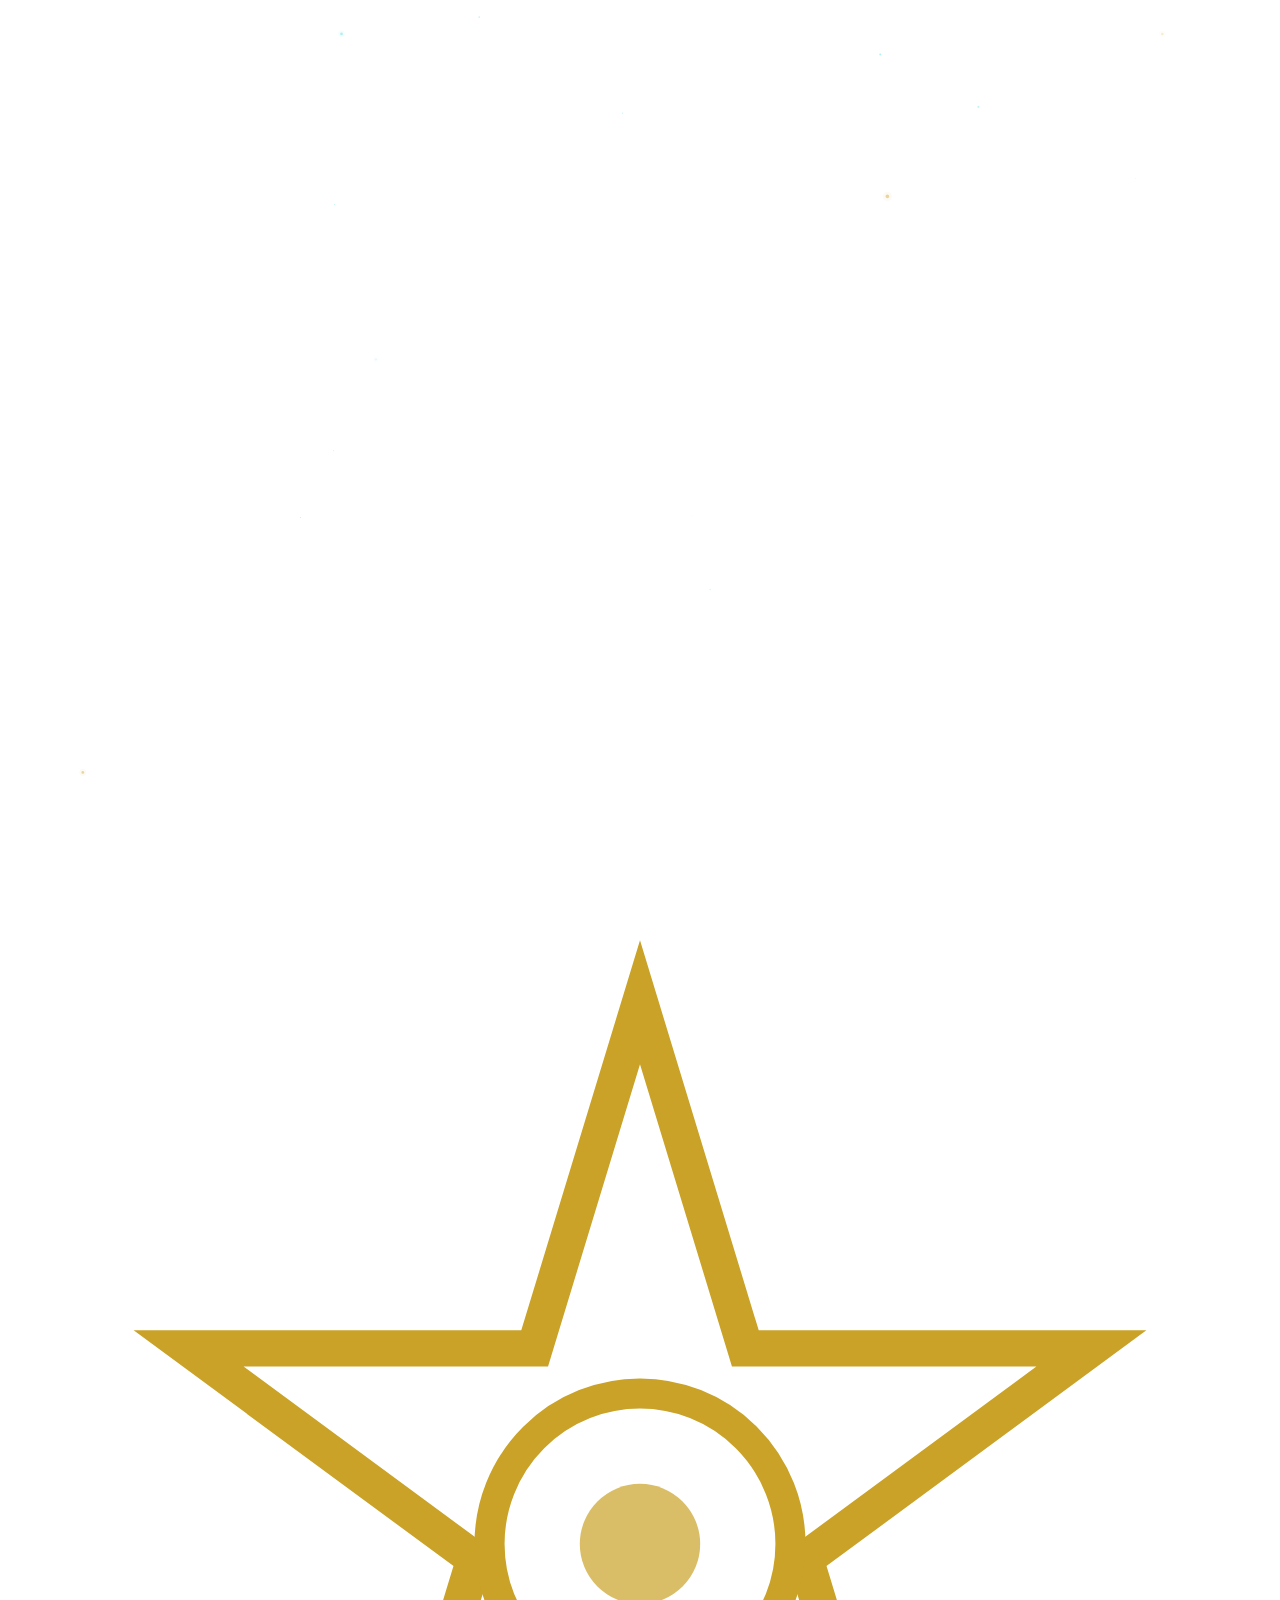
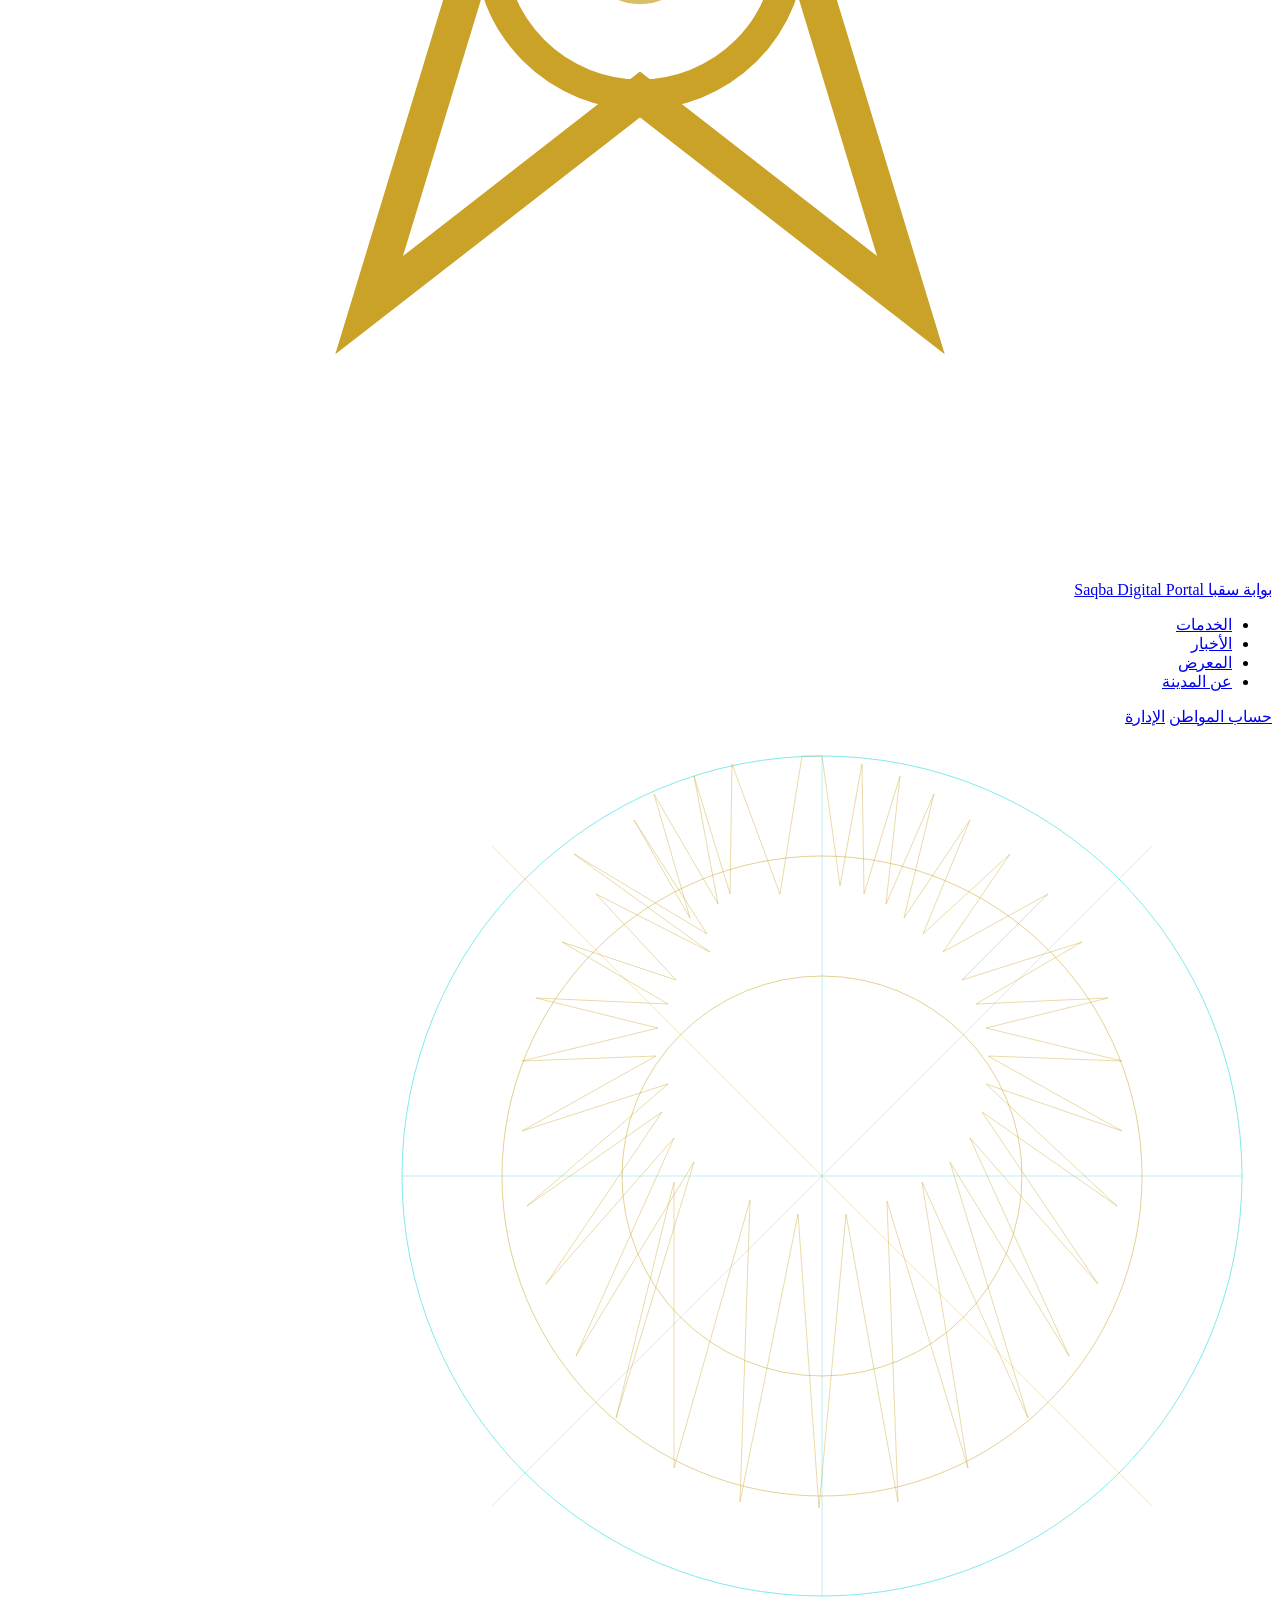
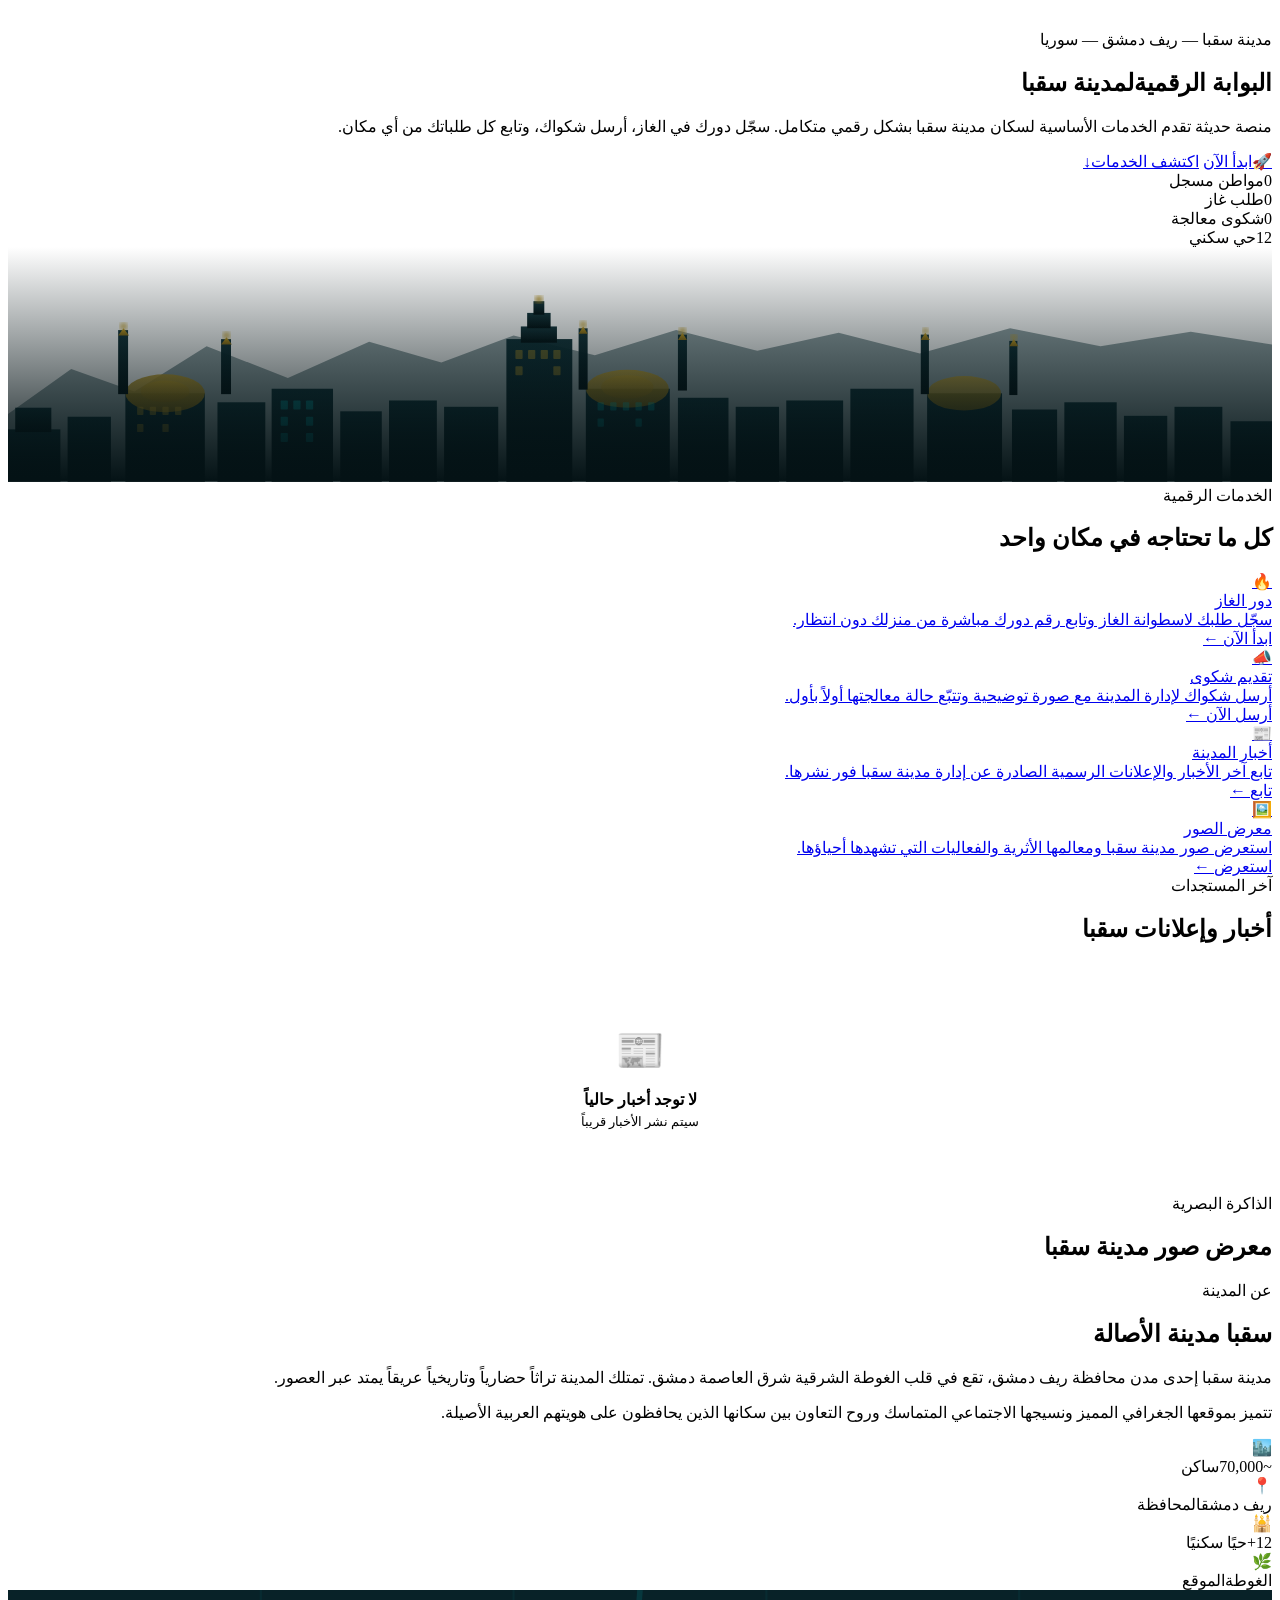
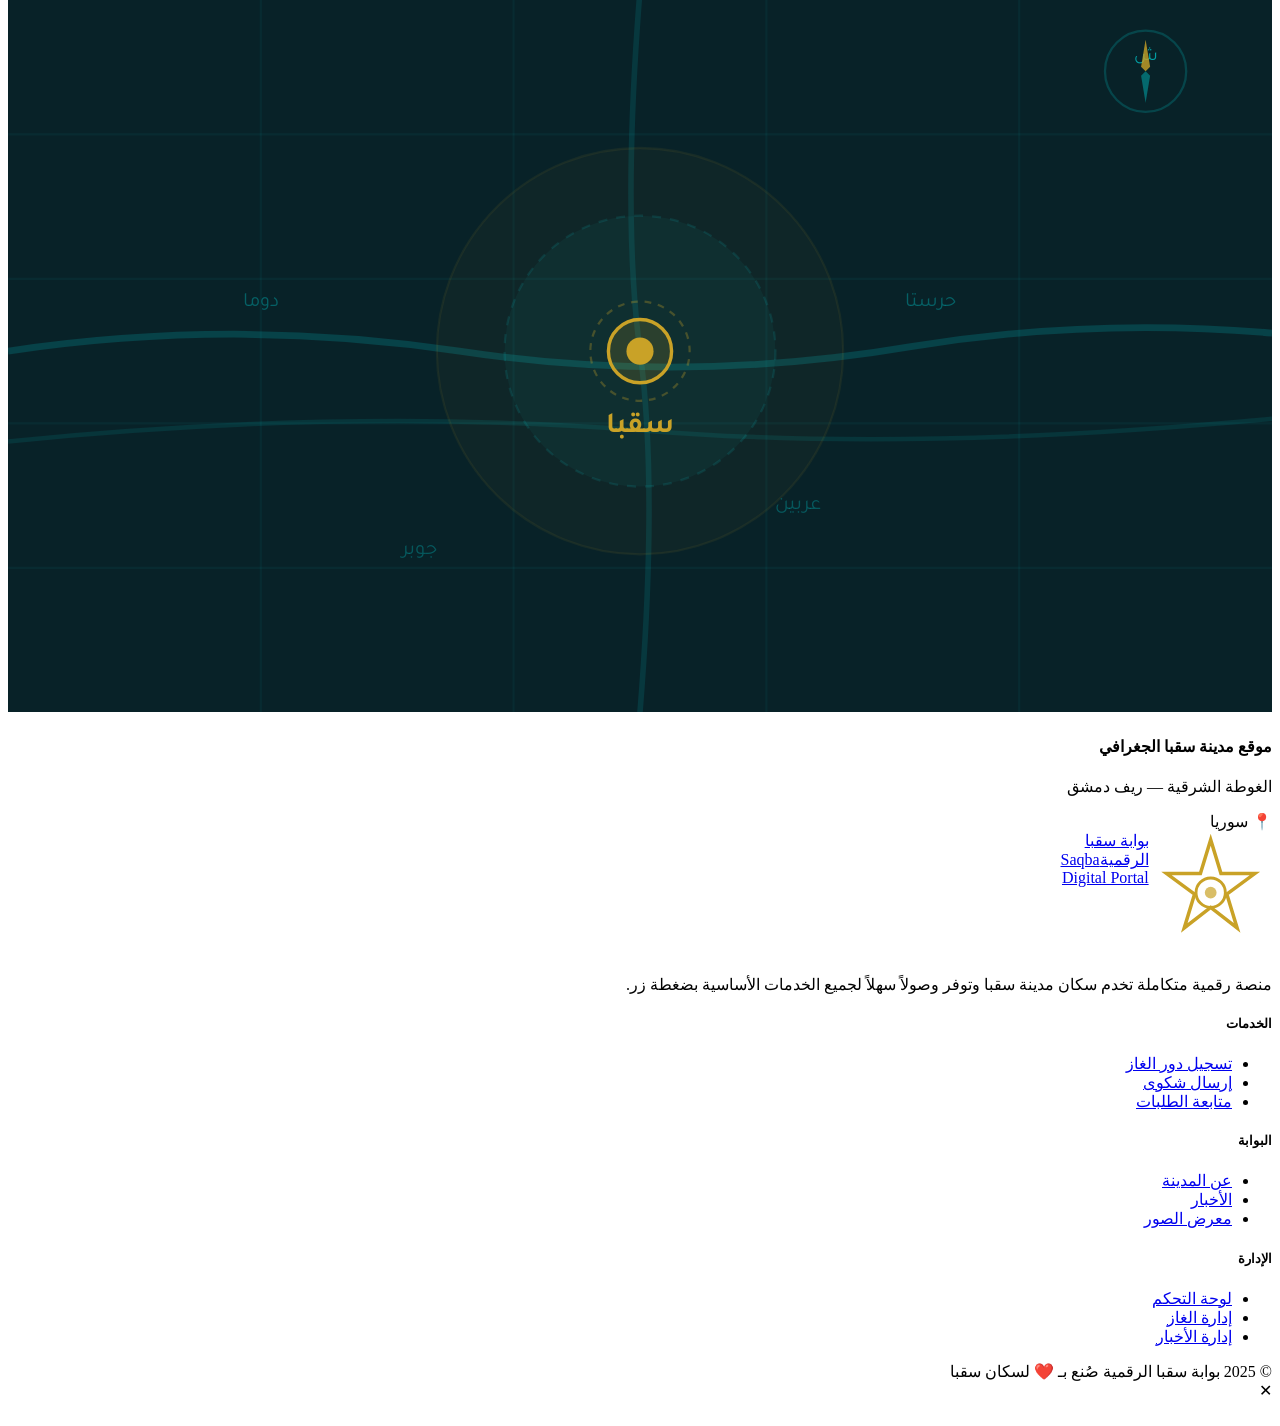
==== index.html @ c45d6aa5 "Add files via upload" ====
<!DOCTYPE html>
<html lang="ar" dir="rtl">
<head>
<meta charset="UTF-8"><meta name="viewport" content="width=device-width,initial-scale=1.0">
<title>بوابة سقبا الرقمية</title>
<link rel="preconnect" href="https://fonts.googleapis.com">
<link href="https://fonts.googleapis.com/css2?family=Tajawal:wght@300;400;500;700;800;900&family=Amiri:wght@400;700&display=swap" rel="stylesheet">
<link rel="stylesheet" href="css/index.css">
</head>
<body>
<div id="cur"></div><div id="ring"></div>
<canvas id="pc"></canvas>

<!-- NAV -->
<nav class="nav" id="nav">
  <a href="index.html" class="nb">
    <svg class="ne" viewBox="0 0 42 42" fill="none">
      <polygon points="21,3 24.5,14.5 36,14.5 26.5,21.5 30,33 21,26 12,33 15.5,21.5 6,14.5 17.5,14.5" fill="none" stroke="#c9a227" stroke-width="1.2"/>
      <circle cx="21" cy="21" r="5" fill="none" stroke="#c9a227" stroke-width="1"/>
      <circle cx="21" cy="21" r="2" fill="#c9a227" opacity="0.7"/>
    </svg>
    <div class="nbt">
      <span class="nba">بوابة سقبا</span>
      <span class="nbe">Saqba Digital Portal</span>
    </div>
  </a>
  <ul class="nl">
    <li><a href="#svc">الخدمات</a></li>
    <li><a href="#news">الأخبار</a></li>
    <li><a href="#gal">المعرض</a></li>
    <li><a href="#about">عن المدينة</a></li>
  </ul>
  <div class="nc">
    <a href="citizen.html" class="bg">حساب المواطن</a>
    <a href="admin.html" class="bgold">الإدارة</a>
  </div>
</nav>

<!-- HERO -->
<section class="hero" id="home">
  <div class="hbord"></div>
  <div class="geo">
    <svg width="900" height="900" viewBox="0 0 900 900" fill="none">
      <circle cx="450" cy="450" r="420" stroke="#00d4d8" stroke-width="0.5"/>
      <circle cx="450" cy="450" r="320" stroke="#c9a227" stroke-width="0.5"/>
      <circle cx="450" cy="450" r="200" stroke="#c9a227" stroke-width="0.5"/>
      <polygon points="450,30 468,160 490,38 492,168 528,50 514,178 562,68 532,192 598,94 551,208 638,128 571,226 676,168 590,254 710,216 604,278 736,272 614,302 750,335 616,330 750,405 614,358 745,480 610,386 726,558 598,412 697,630 578,436 656,692 550,456 596,742 515,475 526,776 474,488 447,782 426,488 368,776 378,474 302,742 302,456 244,692 322,436 204,630 302,412 174,558 290,386 155,480 296,358 150,405 284,330 150,335 286,302 164,272 296,278 190,216 304,254 224,168 338,226 202,128 335,208 262,94 318,192 282,68 346,178 322,50 358,168 360,38 408,168 430,30" stroke="#c9a227" stroke-width="0.4" fill="none"/>
      <line x1="450" y1="30"  x2="450" y2="870" stroke="#00d4d8" stroke-width="0.3"/>
      <line x1="30"  y1="450" x2="870" y2="450" stroke="#00d4d8" stroke-width="0.3"/>
      <line x1="120" y1="120" x2="780" y2="780" stroke="#c9a227" stroke-width="0.25"/>
      <line x1="780" y1="120" x2="120" y2="780" stroke="#c9a227" stroke-width="0.25"/>
    </svg>
  </div>

  <div class="hi">
    <div class="htag"><span class="hdot"></span>مدينة سقبا — ريف دمشق — سوريا</div>
    <h1 class="ht">البوابة الرقمية<span class="city">لمدينة سقبا</span></h1>
    <p class="hs">منصة حديثة تقدم الخدمات الأساسية لسكان مدينة سقبا بشكل رقمي متكامل. سجّل دورك في الغاز، أرسل شكواك، وتابع كل طلباتك من أي مكان.</p>
    <div class="hbtns">
      <a href="citizen.html" class="bp"><span>🚀</span><span>ابدأ الآن</span></a>
      <a href="#svc" class="bo"><span>اكتشف الخدمات</span><span>↓</span></a>
    </div>
    <div class="hst">
      <div><span class="hsn" id="su">0</span><span class="hsl">مواطن مسجل</span></div>
      <div><span class="hsn" id="sr">0</span><span class="hsl">طلب غاز</span></div>
      <div><span class="hsn" id="sc2">0</span><span class="hsl">شكوى معالجة</span></div>
      <div><span class="hsn">12</span><span class="hsl">حي سكني</span></div>
    </div>
  </div>

  <!-- City Skyline -->
  <div class="sky-w">
    <div class="sw"></div>
    <svg class="sky-svg" viewBox="0 0 1400 260" fill="none" preserveAspectRatio="xMidYMax slice">
      <defs>
        <linearGradient id="bg" x1="0" y1="0" x2="0" y2="1">
          <stop offset="0%" stop-color="#0b2d34" stop-opacity="0.95"/>
          <stop offset="100%" stop-color="#041215"/>
        </linearGradient>
        <linearGradient id="dg2" x1="0" y1="0" x2="0" y2="1">
          <stop offset="0%" stop-color="#c9a227"/>
          <stop offset="100%" stop-color="#8a6d18"/>
        </linearGradient>
        <linearGradient id="fg" x1="0" y1="0" x2="0" y2="1">
          <stop offset="0%" stop-color="#041215" stop-opacity="0"/>
          <stop offset="100%" stop-color="#041215"/>
        </linearGradient>
        <filter id="gf"><feGaussianBlur stdDeviation="3"/></filter>
      </defs>
      <path d="M0,185 L70,135 L140,160 L220,110 L310,145 L400,105 L480,128 L560,98 L650,120 L740,92 L830,115 L920,95 L1010,118 L1110,90 L1210,110 L1310,94 L1400,108 L1400,260 L0,260Z" fill="rgba(11,45,52,0.45)"/>
      <rect x="0" y="202" width="58" height="58" fill="url(#bg)"/>
      <rect x="8" y="178" width="40" height="27" fill="url(#bg)"/>
      <rect x="66" y="188" width="48" height="72" fill="url(#bg)"/>
      <g class="dg">
        <rect x="130" y="162" width="88" height="98" fill="url(#bg)"/>
        <ellipse cx="174" cy="162" rx="44" ry="21" fill="url(#dg2)" opacity="0.85"/>
        <ellipse cx="174" cy="160" rx="27" ry="12" fill="url(#dg2)" opacity="0.6"/>
        <rect x="122" y="92" width="11" height="71" fill="url(#bg)"/>
        <polygon points="128,90 122,98 134,98" fill="url(#dg2)"/>
        <circle cx="128" cy="88" r="3.5" fill="#c9a227" filter="url(#gf)"/>
        <rect x="236" y="102" width="11" height="61" fill="url(#bg)"/>
        <polygon points="242,100 236,108 248,108" fill="url(#dg2)"/>
        <circle cx="242" cy="98" r="3.5" fill="#c9a227" filter="url(#gf)"/>
      </g>
      <rect x="232" y="172" width="53" height="88" fill="url(#bg)"/>
      <rect x="292" y="157" width="68" height="103" fill="url(#bg)"/>
      <rect x="368" y="182" width="46" height="78" fill="url(#bg)"/>
      <rect x="422" y="170" width="53" height="90" fill="url(#bg)"/>
      <rect x="483" y="177" width="60" height="83" fill="url(#bg)"/>
      <rect x="552" y="102" width="73" height="158" fill="url(#bg)"/>
      <rect x="568" y="88"  width="40" height="18"  fill="url(#bg)"/>
      <rect x="575" y="73"  width="26" height="17"  fill="url(#bg)"/>
      <rect x="582" y="60"  width="12" height="15"  fill="url(#bg)"/>
      <circle cx="588" cy="58" r="4" fill="url(#dg2)" filter="url(#gf)"/>
      <g class="dg" style="animation-delay:1.5s">
        <rect x="640" y="157" width="93" height="103" fill="url(#bg)"/>
        <ellipse cx="686" cy="157" rx="46" ry="21" fill="url(#dg2)" opacity="0.8"/>
        <ellipse cx="686" cy="155" rx="29" ry="13" fill="url(#dg2)" opacity="0.55"/>
        <rect x="632" y="90"  width="10" height="68" fill="url(#bg)"/>
        <polygon points="637,88 632,96 642,96" fill="url(#dg2)"/>
        <circle cx="637" cy="86" r="3.5" fill="#c9a227" filter="url(#gf)"/>
        <rect x="742" y="97"  width="10" height="62" fill="url(#bg)"/>
        <polygon points="747,95 742,103 752,103" fill="url(#dg2)"/>
        <circle cx="747" cy="93" r="3.5" fill="#c9a227" filter="url(#gf)"/>
      </g>
      <rect x="742" y="167" width="56" height="93" fill="url(#bg)"/>
      <rect x="806" y="177" width="48" height="83" fill="url(#bg)"/>
      <rect x="862" y="170" width="63" height="90" fill="url(#bg)"/>
      <rect x="933" y="157" width="70" height="103" fill="url(#bg)"/>
      <g class="dg" style="animation-delay:2.8s">
        <rect x="1018" y="162" width="83" height="98" fill="url(#bg)"/>
        <ellipse cx="1059" cy="162" rx="41" ry="19" fill="url(#dg2)" opacity="0.75"/>
        <rect x="1011" y="97"  width="9"  height="66" fill="url(#bg)"/>
        <polygon points="1016,95 1011,103 1021,103" fill="url(#dg2)"/>
        <circle cx="1016" cy="93" r="3" fill="#c9a227" filter="url(#gf)"/>
        <rect x="1109" y="104" width="9"  height="60" fill="url(#bg)"/>
        <polygon points="1114,102 1109,110 1119,110" fill="url(#dg2)"/>
        <circle cx="1114" cy="100" r="3" fill="#c9a227" filter="url(#gf)"/>
      </g>
      <rect x="1112" y="180" width="50" height="80" fill="url(#bg)"/>
      <rect x="1170" y="172" width="58" height="88" fill="url(#bg)"/>
      <rect x="1236" y="187" width="48" height="73" fill="url(#bg)"/>
      <rect x="1292" y="177" width="53" height="83" fill="url(#bg)"/>
      <rect x="1354" y="193" width="46" height="67" fill="url(#bg)"/>
      <g class="wb" fill="rgba(201,162,39,0.5)">
        <rect x="143" y="177" width="7" height="9" rx="1"/>
        <rect x="157" y="177" width="7" height="9" rx="1"/>
        <rect x="171" y="177" width="7" height="9" rx="1"/>
        <rect x="185" y="177" width="7" height="9" rx="1"/>
        <rect x="143" y="196" width="7" height="9" rx="1"/>
        <rect x="171" y="196" width="7" height="9" rx="1"/>
      </g>
      <g class="wb" fill="rgba(0,212,216,0.4)">
        <rect x="302" y="170" width="8" height="10" rx="1"/>
        <rect x="316" y="170" width="8" height="10" rx="1"/>
        <rect x="330" y="170" width="8" height="10" rx="1"/>
        <rect x="302" y="188" width="8" height="10" rx="1"/>
        <rect x="330" y="188" width="8" height="10" rx="1"/>
        <rect x="302" y="206" width="8" height="10" rx="1"/>
        <rect x="330" y="206" width="8" height="10" rx="1"/>
      </g>
      <g class="wb" fill="rgba(201,162,39,0.45)">
        <rect x="562" y="114" width="8" height="10" rx="1"/>
        <rect x="576" y="114" width="8" height="10" rx="1"/>
        <rect x="590" y="114" width="8" height="10" rx="1"/>
        <rect x="604" y="114" width="8" height="10" rx="1"/>
        <rect x="562" y="132" width="8" height="10" rx="1"/>
        <rect x="604" y="132" width="8" height="10" rx="1"/>
      </g>
      <g class="wb" fill="rgba(0,212,216,0.35)">
        <rect x="653" y="172" width="7" height="9" rx="1"/>
        <rect x="667" y="172" width="7" height="9" rx="1"/>
        <rect x="681" y="172" width="7" height="9" rx="1"/>
        <rect x="695" y="172" width="7" height="9" rx="1"/>
        <rect x="709" y="172" width="7" height="9" rx="1"/>
        <rect x="653" y="190" width="7" height="9" rx="1"/>
        <rect x="695" y="190" width="7" height="9" rx="1"/>
      </g>
      <rect x="0" y="0" width="1400" height="260" fill="url(#fg)"/>
    </svg>
    <div class="fog"></div>
  </div>
</section>

<!-- SERVICES -->
<section class="svc-sec" id="svc">
  <div class="svc-con">
    <div class="rev">
      <div class="sl">الخدمات الرقمية</div>
      <h2 class="st">كل ما تحتاجه <span class="hl">في مكان واحد</span></h2>
      <div class="sdiv"><span class="sg"></span></div>
    </div>
    <div class="svc-grid">
      <a href="citizen.html#gas" class="sc-card rev">
        <div class="sci g">🔥</div>
        <div class="scn">دور الغاز</div>
        <div class="scd">سجّل طلبك لاسطوانة الغاز وتابع رقم دورك مباشرة من منزلك دون انتظار.</div>
        <div class="sca">ابدأ الآن ←</div>
      </a>
      <a href="citizen.html#complaint" class="sc-card rev" style="transition-delay:.1s">
        <div class="sci t">📣</div>
        <div class="scn">تقديم شكوى</div>
        <div class="scd">أرسل شكواك لإدارة المدينة مع صورة توضيحية وتتبّع حالة معالجتها أولاً بأول.</div>
        <div class="sca">أرسل الآن ←</div>
      </a>
      <a href="#news" class="sc-card rev" style="transition-delay:.2s">
        <div class="sci s">📰</div>
        <div class="scn">أخبار المدينة</div>
        <div class="scd">تابع آخر الأخبار والإعلانات الرسمية الصادرة عن إدارة مدينة سقبا فور نشرها.</div>
        <div class="sca">تابع ←</div>
      </a>
      <a href="#gal" class="sc-card rev" style="transition-delay:.3s">
        <div class="sci gr">🖼️</div>
        <div class="scn">معرض الصور</div>
        <div class="scd">استعرض صور مدينة سقبا ومعالمها الأثرية والفعاليات التي تشهدها أحياؤها.</div>
        <div class="sca">استعرض ←</div>
      </a>
    </div>
  </div>
</section>

<!-- NEWS -->
<section class="ns" id="news">
  <div class="nc2">
    <div class="ngh rev">
      <div>
        <div class="sl">آخر المستجدات</div>
        <h2 class="st">أخبار وإعلانات <span class="hl">سقبا</span></h2>
        <div class="sdiv"><span class="sg"></span></div>
      </div>
    </div>
    <div class="ng rev" id="news-con">
      <div class="ncard feat"><div class="ske" style="width:100%;aspect-ratio:4/3"></div><div class="nb2"><div class="ske" style="height:11px;width:80px;margin-bottom:12px"></div><div class="ske" style="height:18px;margin-bottom:8px"></div><div class="ske" style="height:12px;width:80%"></div></div></div>
      <div class="ncard"><div class="ske" style="width:100%;aspect-ratio:16/9"></div><div class="nb2"><div class="ske" style="height:11px;width:60px;margin-bottom:10px"></div><div class="ske" style="height:16px;margin-bottom:7px"></div><div class="ske" style="height:11px"></div></div></div>
      <div class="ncard"><div class="ske" style="width:100%;aspect-ratio:16/9"></div><div class="nb2"><div class="ske" style="height:11px;width:60px;margin-bottom:10px"></div><div class="ske" style="height:16px;margin-bottom:7px"></div><div class="ske" style="height:11px"></div></div></div>
    </div>
  </div>
</section>

<!-- GALLERY -->
<section class="gs" id="gal">
  <div class="gc">
    <div class="rev">
      <div class="sl">الذاكرة البصرية</div>
      <h2 class="st">معرض صور <span class="hl">مدينة سقبا</span></h2>
      <div class="sdiv"><span class="sg"></span></div>
    </div>
    <div class="gm rev" id="gal-con">
      <div class="gi"><div class="ske" style="width:100%;height:100%"></div></div>
      <div class="gi"><div class="ske" style="width:100%;height:100%"></div></div>
      <div class="gi"><div class="ske" style="width:100%;height:100%"></div></div>
      <div class="gi"><div class="ske" style="width:100%;height:100%"></div></div>
      <div class="gi"><div class="ske" style="width:100%;height:100%"></div></div>
      <div class="gi"><div class="ske" style="width:100%;height:100%"></div></div>
    </div>
  </div>
</section>

<!-- ABOUT -->
<section class="as" id="about">
  <div class="ac">
    <div class="at rev">
      <div class="sl">عن المدينة</div>
      <h2 class="st">سقبا <span class="hl">مدينة الأصالة</span></h2>
      <div class="sdiv" style="justify-content:flex-start"><span class="sg"></span></div>
      <p>مدينة سقبا إحدى مدن محافظة ريف دمشق، تقع في قلب الغوطة الشرقية شرق العاصمة دمشق. تمتلك المدينة تراثاً حضارياً وتاريخياً عريقاً يمتد عبر العصور.</p>
      <p>تتميز بموقعها الجغرافي المميز ونسيجها الاجتماعي المتماسك وروح التعاون بين سكانها الذين يحافظون على هويتهم العربية الأصيلة.</p>
      <div class="af">
        <div class="fc"><div class="fci">🏙️</div><span class="fcv">~70,000</span><span class="fcl">ساكن</span></div>
        <div class="fc"><div class="fci">📍</div><span class="fcv">ريف دمشق</span><span class="fcl">المحافظة</span></div>
        <div class="fc"><div class="fci">🕌</div><span class="fcv">12+</span><span class="fcl">حيًا سكنيًا</span></div>
        <div class="fc"><div class="fci">🌿</div><span class="fcv">الغوطة</span><span class="fcl">الموقع</span></div>
      </div>
    </div>
    <div class="rev" style="transition-delay:.2s">
      <div class="mc">
        <div class="mcan">
          <svg width="100%" height="100%" viewBox="0 0 560 320" fill="none">
            <rect width="560" height="320" fill="#082228"/>
            <line x1="0" y1="64"  x2="560" y2="64"  stroke="rgba(0,212,216,.05)" stroke-width="1"/>
            <line x1="0" y1="128" x2="560" y2="128" stroke="rgba(0,212,216,.05)" stroke-width="1"/>
            <line x1="0" y1="192" x2="560" y2="192" stroke="rgba(0,212,216,.05)" stroke-width="1"/>
            <line x1="0" y1="256" x2="560" y2="256" stroke="rgba(0,212,216,.05)" stroke-width="1"/>
            <line x1="112" y1="0" x2="112" y2="320" stroke="rgba(0,212,216,.05)" stroke-width="1"/>
            <line x1="224" y1="0" x2="224" y2="320" stroke="rgba(0,212,216,.05)" stroke-width="1"/>
            <line x1="336" y1="0" x2="336" y2="320" stroke="rgba(0,212,216,.05)" stroke-width="1"/>
            <line x1="448" y1="0" x2="448" y2="320" stroke="rgba(0,212,216,.05)" stroke-width="1"/>
            <path d="M0,160 Q100,145 200,160 Q300,175 400,158 Q480,145 560,152" stroke="rgba(0,212,216,.18)" stroke-width="3" fill="none"/>
            <path d="M0,200 Q150,185 280,195 Q400,205 560,190" stroke="rgba(0,212,216,.1)" stroke-width="2" fill="none"/>
            <path d="M280,0 Q272,100 280,160 Q288,220 280,320" stroke="rgba(0,212,216,.12)" stroke-width="2.5" fill="none"/>
            <circle cx="280" cy="160" r="60" fill="rgba(0,212,216,.05)" stroke="rgba(0,212,216,.12)" stroke-width="1" stroke-dasharray="4,4"/>
            <circle cx="280" cy="160" r="90" fill="rgba(201,162,39,.03)" stroke="rgba(201,162,39,.08)" stroke-width="1"/>
            <circle cx="280" cy="160" r="14" fill="rgba(201,162,39,.15)" stroke="#c9a227" stroke-width="1.5"/>
            <circle cx="280" cy="160" r="6" fill="#c9a227"/>
            <circle cx="280" cy="160" r="22" fill="none" stroke="rgba(201,162,39,.3)" stroke-width="1" stroke-dasharray="3,3"><animateTransform attributeName="transform" type="rotate" values="0 280 160;360 280 160" dur="20s" repeatCount="indefinite"/></circle>
            <text x="280" y="196" text-anchor="middle" fill="#c9a227" font-size="13" font-family="Tajawal,sans-serif" font-weight="700">سقبا</text>
            <text x="120" y="140" fill="rgba(0,212,216,.35)" font-size="9" font-family="Tajawal,sans-serif">دوما</text>
            <text x="420" y="140" fill="rgba(0,212,216,.35)" font-size="9" font-family="Tajawal,sans-serif">حرستا</text>
            <text x="190" y="250" fill="rgba(0,212,216,.3)" font-size="9" font-family="Tajawal,sans-serif">جوبر</text>
            <text x="360" y="230" fill="rgba(0,212,216,.3)" font-size="9" font-family="Tajawal,sans-serif">عربين</text>
            <g transform="translate(504,36)">
              <circle r="18" fill="rgba(8,34,40,.8)" stroke="rgba(0,212,216,.2)" stroke-width="1"/>
              <text y="-5" text-anchor="middle" fill="rgba(0,212,216,.7)" font-size="8" font-family="Tajawal">ش</text>
              <polygon points="0,-14 2,-2 0,0 -2,-2" fill="rgba(201,162,39,.8)"/>
              <polygon points="0,14 2,2 0,0 -2,2" fill="rgba(0,212,216,.4)"/>
            </g>
          </svg>
        </div>
        <div class="mi">
          <div class="mit"><h4>موقع مدينة سقبا الجغرافي</h4><p>الغوطة الشرقية — ريف دمشق</p></div>
          <span class="mb">📍 سوريا</span>
        </div>
      </div>
    </div>
  </div>
</section>

<!-- FOOTER -->
<footer class="ft">
  <div class="fg">
    <div class="fb">
      <a href="index.html" class="nb" style="display:inline-flex">
        <svg class="ne" viewBox="0 0 42 42" fill="none">
          <polygon points="21,3 24.5,14.5 36,14.5 26.5,21.5 30,33 21,26 12,33 15.5,21.5 6,14.5 17.5,14.5" fill="none" stroke="#c9a227" stroke-width="1.2"/>
          <circle cx="21" cy="21" r="5" fill="none" stroke="#c9a227" stroke-width="1"/>
          <circle cx="21" cy="21" r="2" fill="#c9a227" opacity="0.7"/>
        </svg>
        <div class="nbt"><span class="nba">بوابة سقبا الرقمية</span><span class="nbe">Saqba Digital Portal</span></div>
      </a>
      <p>منصة رقمية متكاملة تخدم سكان مدينة سقبا وتوفر وصولاً سهلاً لجميع الخدمات الأساسية بضغطة زر.</p>
    </div>
    <div class="fco"><h5>الخدمات</h5><ul class="fl"><li><a href="citizen.html#gas">تسجيل دور الغاز</a></li><li><a href="citizen.html#complaint">إرسال شكوى</a></li><li><a href="citizen.html#track">متابعة الطلبات</a></li></ul></div>
    <div class="fco"><h5>البوابة</h5><ul class="fl"><li><a href="#about">عن المدينة</a></li><li><a href="#news">الأخبار</a></li><li><a href="#gal">معرض الصور</a></li></ul></div>
    <div class="fco"><h5>الإدارة</h5><ul class="fl"><li><a href="admin.html">لوحة التحكم</a></li><li><a href="admin.html">إدارة الغاز</a></li><li><a href="admin.html">إدارة الأخبار</a></li></ul></div>
  </div>
  <div class="fbot">
    <span>© 2025 بوابة سقبا الرقمية</span>
    <span style="color:var(--goldd)">صُنع بـ ❤️ لسكان سقبا</span>
  </div>
</footer>

<div class="lb" id="lb"><div class="lbc" onclick="document.getElementById('lb').classList.remove('active')">✕</div><img id="lbi" src="" alt=""></div>
<div class="toast" id="toast"></div>

<script src="js/utils.js"></script>
<script type="module" src="js/firebase-config.js"></script>
<script>
/* PARTICLES */
const cv=document.getElementById('pc'),cx=cv.getContext('2d');
let W,H,pts=[];
function rsz(){W=cv.width=innerWidth;H=cv.height=innerHeight}
window.addEventListener('resize',rsz);rsz();
class P{
  constructor(){this.rst()}
  rst(){this.x=Math.random()*W;this.y=Math.random()*H;this.r=Math.random()*1.6+.3;this.vx=(Math.random()-.5)*.35;this.vy=(Math.random()-.5)*.35;this.l=Math.random();this.ml=Math.random()*.4+.3;this.g=Math.random()>.7}
  upd(){this.x+=this.vx;this.y+=this.vy;this.l+=.003;if(this.x<0||this.x>W||this.y<0||this.y>H||this.l>this.ml+.5)this.rst()}
  drw(){const a=Math.sin(this.l/this.ml*Math.PI)*.7;cx.beginPath();cx.arc(this.x,this.y,this.r,0,Math.PI*2);cx.fillStyle=this.g?`rgba(201,162,39,${a*.6})`:`rgba(0,212,216,${a*.45})`;cx.fill();if(this.r>1.2){cx.beginPath();cx.arc(this.x,this.y,this.r*2.5,0,Math.PI*2);cx.fillStyle=this.g?`rgba(201,162,39,${a*.08})`:`rgba(0,212,216,${a*.06})`;cx.fill()}}
}
for(let i=0;i<180;i++)pts.push(new P());
function drawLines(){for(let i=0;i<pts.length;i++){for(let j=i+1;j<pts.length;j++){const dx=pts[i].x-pts[j].x,dy=pts[i].y-pts[j].y,d=Math.sqrt(dx*dx+dy*dy);if(d<100){cx.beginPath();cx.moveTo(pts[i].x,pts[i].y);cx.lineTo(pts[j].x,pts[j].y);cx.strokeStyle=`rgba(0,212,216,${(1-d/100)*.06})`;cx.lineWidth=.5;cx.stroke()}}}}
function anim(){cx.clearRect(0,0,W,H);drawLines();pts.forEach(p=>{p.upd();p.drw()});requestAnimationFrame(anim)}
anim();

/* CURSOR */
const cur=document.getElementById('cur'),ring=document.getElementById('ring');
let mx=0,my=0,rx=0,ry=0;
document.addEventListener('mousemove',e=>{mx=e.clientX;my=e.clientY;cur.style.left=mx+'px';cur.style.top=my+'px'});
(function ac(){rx+=(mx-rx)*.12;ry+=(my-ry)*.12;ring.style.left=rx+'px';ring.style.top=ry+'px';requestAnimationFrame(ac)})();
document.querySelectorAll('a,button').forEach(el=>{
  el.addEventListener('mouseenter',()=>{cur.style.width='18px';cur.style.height='18px';cur.style.background='var(--cyan)';ring.style.width='52px';ring.style.height='52px';ring.style.borderColor='var(--cyan)'});
  el.addEventListener('mouseleave',()=>{cur.style.width='12px';cur.style.height='12px';cur.style.background='var(--gold)';ring.style.width='36px';ring.style.height='36px';ring.style.borderColor='rgba(201,162,39,.45)'});
});

/* NAV SCROLL */
const nav=document.getElementById('nav');
window.addEventListener('scroll',()=>nav.classList.toggle('sc',scrollY>40),{passive:true});

/* REVEAL */
const ro=new IntersectionObserver(es=>es.forEach(e=>{if(e.isIntersecting){e.target.classList.add('vis');ro.unobserve(e.target)}}),{threshold:.1,rootMargin:'0px 0px -60px 0px'});
document.querySelectorAll('.rev').forEach(el=>ro.observe(el));

/* COUNTER */
function cnt(el,t){const d=1800,s=performance.now();(function u(n){const p=Math.min((n-s)/d,1),e=1-Math.pow(1-p,4);el.textContent=Math.floor(e*t).toLocaleString('ar');if(p<1)requestAnimationFrame(u);else el.textContent=t.toLocaleString('ar')})(s)}

/* FIREBASE DATA */
if(typeof FirestoreService==='undefined')window.FirestoreService={getDashboardStats:async()=>({totalUsers:0,totalGasRequests:0,totalComplaints:0}),getNews:async()=>[],getGallery:async()=>[]};
if(typeof formatDate==='undefined')window.formatDate=ts=>{if(!ts)return'';const d=ts.toDate?ts.toDate():new Date(ts);return d.toLocaleDateString('ar-SY',{year:'numeric',month:'long',day:'numeric'})};
if(typeof esc==='undefined')window.esc=s=>String(s??'').replace(/&/g,'&amp;').replace(/</g,'&lt;').replace(/>/g,'&gt;').replace(/"/g,'&quot;').replace(/'/g,'&#x27;');

async function loadAll(){
  // Stats
  try{const s=await FirestoreService.getDashboardStats();cnt(document.getElementById('su'),s.totalUsers);cnt(document.getElementById('sr'),s.totalGasRequests);cnt(document.getElementById('sc2'),s.totalComplaints)}catch(e){}
  // News
  const nc=document.getElementById('news-con');
  try{
    const n=await FirestoreService.getNews(5);
    if(!n.length){nc.innerHTML=`<div style="grid-column:1/-1;text-align:center;padding:4rem;color:var(--tx3)"><div style="font-size:2.5rem;margin-bottom:1rem">📰</div><div style="font-weight:600;color:var(--tx2);margin-bottom:.3rem">لا توجد أخبار حالياً</div><div style="font-size:.82rem">سيتم نشر الأخبار قريباً</div></div>`;return}
    nc.innerHTML=n.map((it,i)=>`<div class="ncard${i===0?' feat':''}"><div class="${it.image?'':'nimp'}">${it.image?`<img class="nim" src="${esc(it.image)}" alt="${esc(it.title)}" loading="lazy">`:'📰'}</div><div class="nb2"><div class="nm"><span class="ntg">إعلان</span><span class="nd">📅 ${formatDate(it.createdAt)}</span></div><div class="ntc">${esc(it.title)}</div><div class="nex">${esc(it.content)}</div></div></div>`).join('');
  }catch(e){nc.innerHTML=`<div style="grid-column:1/-1;text-align:center;padding:3rem;color:var(--tx3)">⚠️ تعذّر تحميل الأخبار</div>`}
  // Gallery
  const gc=document.getElementById('gal-con');
  try{
    const g=await FirestoreService.getGallery();
    if(!g.length){gc.innerHTML=`<div style="grid-column:1/-1;text-align:center;padding:4rem;color:var(--tx3)"><div style="font-size:2.5rem;margin-bottom:1rem">🖼️</div><div style="font-weight:600;color:var(--tx2)">لا توجد صور بعد</div></div>`;return}
    gc.innerHTML=g.slice(0,6).map(it=>`<div class="gi" onclick="openLb('${esc(it.image)}')"><img class="gimg" src="${esc(it.image)}" alt="${esc(it.description||'')}" loading="lazy"><div class="gov"><span class="gl">${esc(it.description||'')}</span></div></div>`).join('');
  }catch(e){gc.innerHTML=`<div style="grid-column:1/-1;text-align:center;padding:3rem;color:var(--tx3)">⚠️ تعذّر تحميل المعرض</div>`}
}

function openLb(s){document.getElementById('lbi').src=s;document.getElementById('lb').classList.add('active');document.body.style.overflow='hidden'}
document.getElementById('lb').addEventListener('click',e=>{if(e.target===e.currentTarget){e.currentTarget.classList.remove('active');document.body.style.overflow=''}});

document.addEventListener('DOMContentLoaded',loadAll);
</script>
</body>
</html>
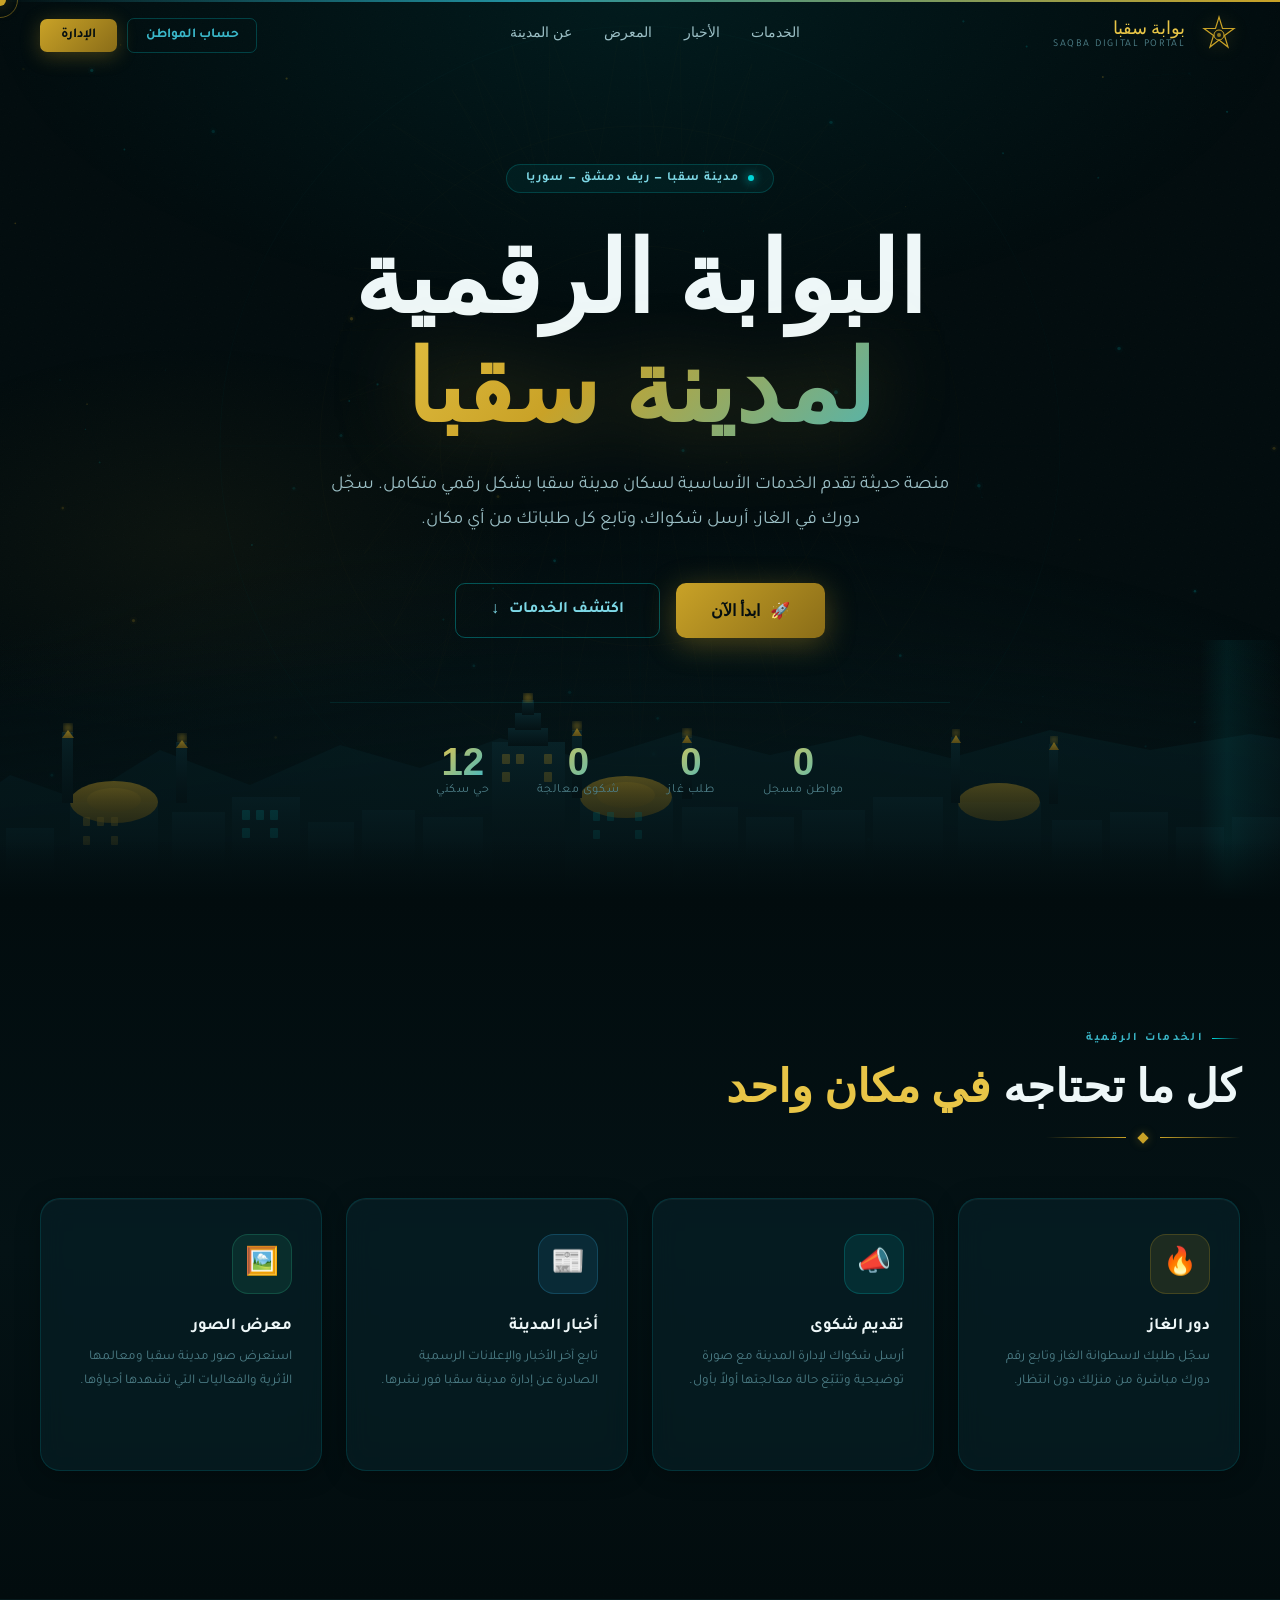
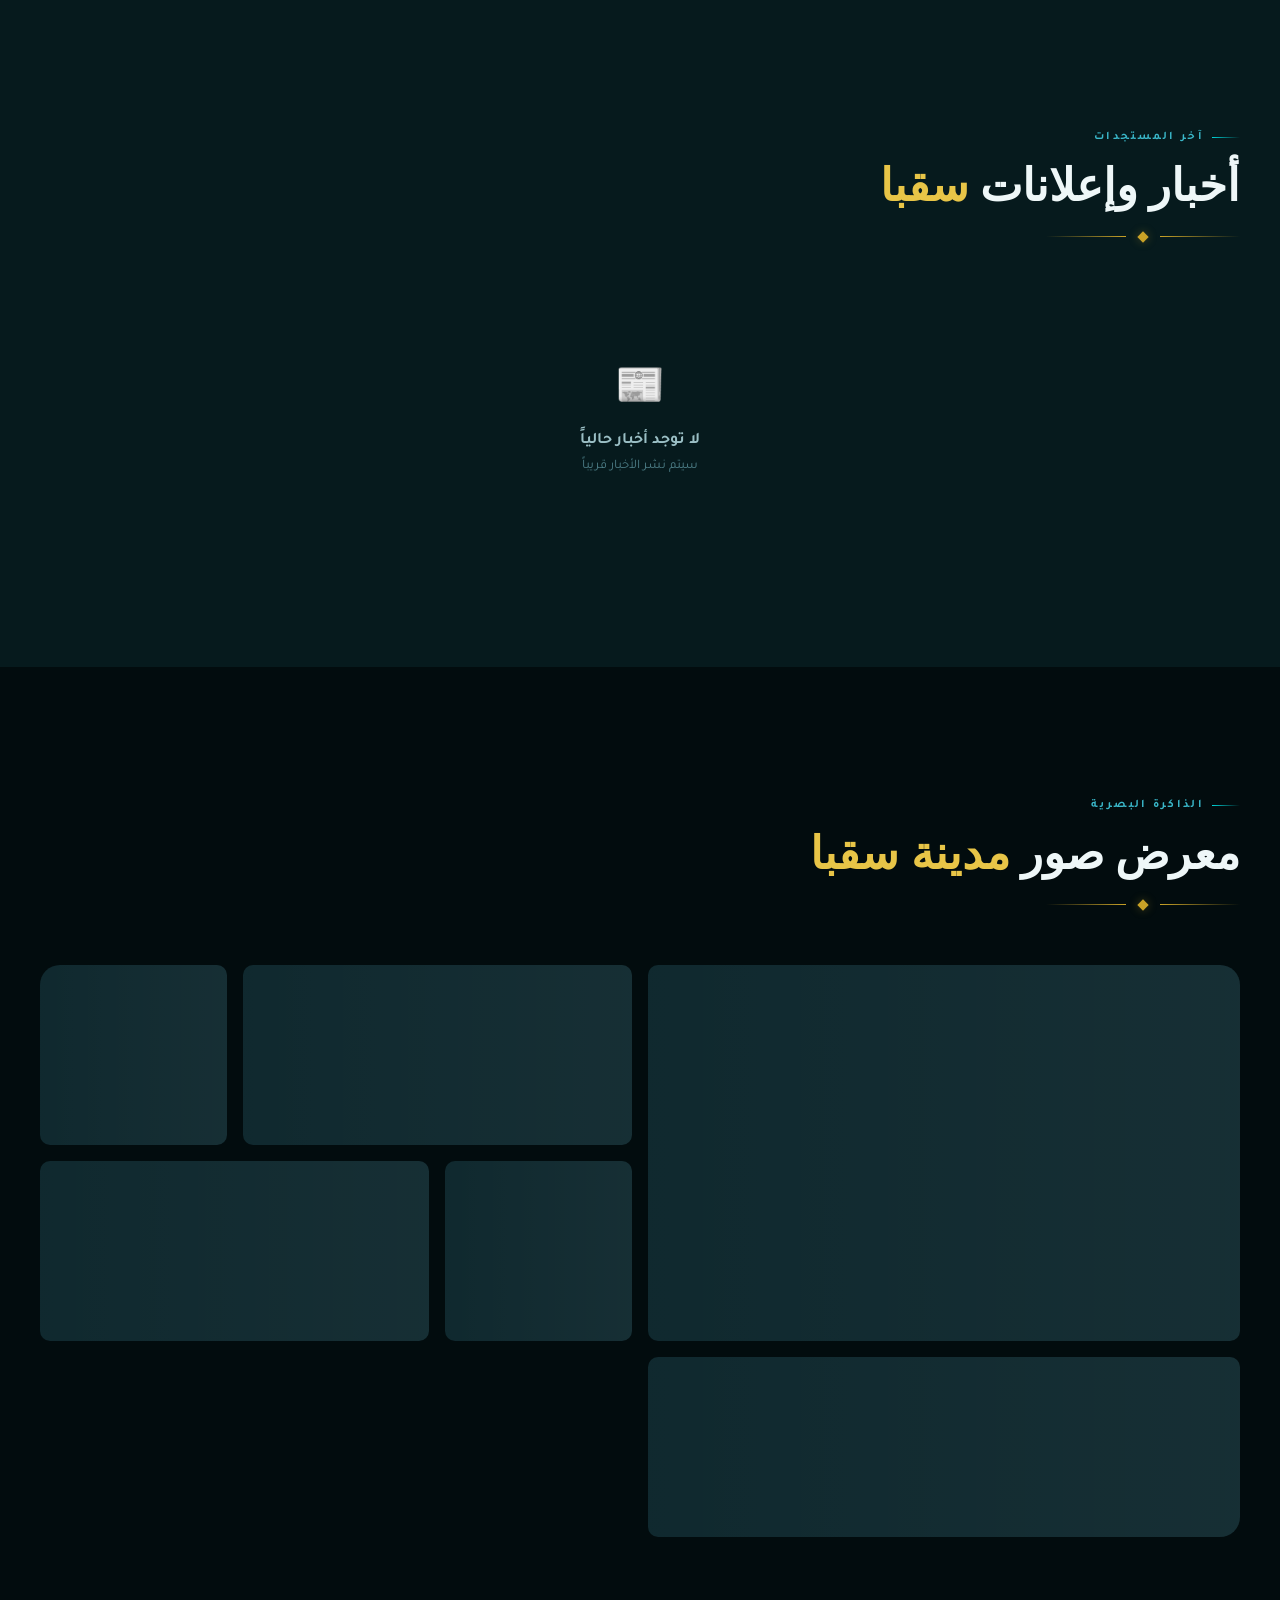
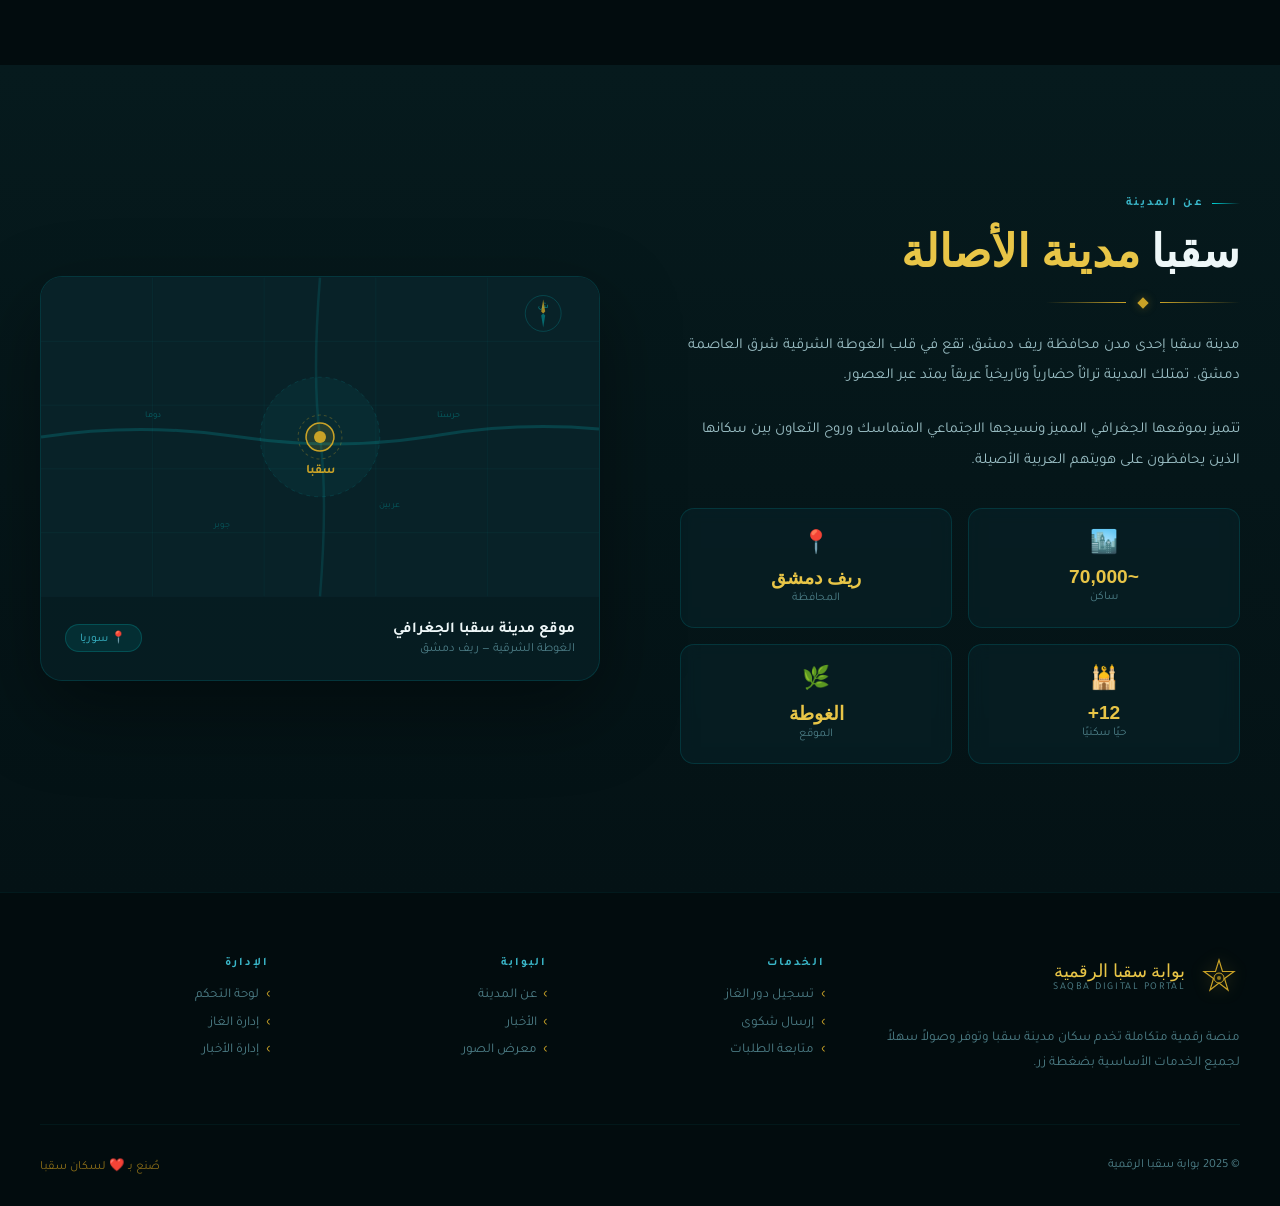
==== commit 752f63aa: "Add files via upload" ====
--- a/index.html
+++ b/index.html
@@ -1,17 +1,204 @@
 <!DOCTYPE html>
 <html lang="ar" dir="rtl">
 <head>
-<meta charset="UTF-8"><meta name="viewport" content="width=device-width,initial-scale=1.0">
+<meta charset="UTF-8">
+<meta name="viewport" content="width=device-width,initial-scale=1.0">
 <title>بوابة سقبا الرقمية</title>
 <link rel="preconnect" href="https://fonts.googleapis.com">
 <link href="https://fonts.googleapis.com/css2?family=Tajawal:wght@300;400;500;700;800;900&family=Amiri:wght@400;700&display=swap" rel="stylesheet">
-<link rel="stylesheet" href="css/index.css">
+<style>
+:root{
+  --ink:#020c0e;--deep:#041215;--abyss:#061a1d;
+  --t9:#082228;--t8:#0b2d34;--t7:#0e3840;--t3:#22909f;--t2:#3ab8ca;--t1:#7dd8e6;
+  --gold:#c9a227;--goldb:#e8c547;--goldd:#8a6d18;--goldg:rgba(201,162,39,.35);
+  --cyan:#00d4d8;--tx1:#eef7f8;--tx2:#9bbfc5;--tx3:#4d7e87;
+  --glass:rgba(8,34,40,.6);--glbr:rgba(0,212,216,.14);--bd:rgba(0,212,216,.08);
+  --fb:'Tajawal',sans-serif;--fd:'Amiri',serif;
+  --eoe:cubic-bezier(.16,1,.3,1);
+}
+*,*::before,*::after{box-sizing:border-box;margin:0;padding:0}
+html{scroll-behavior:smooth;width:100%}
+body{font-family:var(--fb);background:var(--ink);color:var(--tx1);direction:rtl;min-height:100vh;width:100%;overflow-x:hidden;cursor:none}
+@media(max-width:768px){body{cursor:auto}}
+::-webkit-scrollbar{width:5px}::-webkit-scrollbar-track{background:var(--ink)}::-webkit-scrollbar-thumb{background:var(--t7);border-radius:99px}
+body::before{content:'';position:fixed;inset:0;background-image:url("data:image/svg+xml,%3Csvg viewBox='0 0 200 200' xmlns='http://www.w3.org/2000/svg'%3E%3Cfilter id='n'%3E%3CfeTurbulence type='fractalNoise' baseFrequency='.85' numOctaves='4'/%3E%3C/filter%3E%3Crect width='100%25' height='100%25' filter='url(%23n)' opacity='.04'/%3E%3C/svg%3E");background-size:200px;pointer-events:none;z-index:0;opacity:.5}
+
+/* Custom cursor */
+#cur{width:12px;height:12px;background:var(--gold);border-radius:50%;position:fixed;top:0;left:0;pointer-events:none;z-index:9999;transform:translate(-50%,-50%);transition:width .25s,height .25s,background .2s;box-shadow:0 0 16px var(--goldg)}
+#ring{width:36px;height:36px;border:1.5px solid rgba(201,162,39,.45);border-radius:50%;position:fixed;top:0;left:0;pointer-events:none;z-index:9998;transform:translate(-50%,-50%);transition:width .3s,height .3s,border-color .3s}
+@media(max-width:768px){#cur,#ring{display:none}}
+#pc{position:fixed;inset:0;pointer-events:none;z-index:0;opacity:.6}
+
+/* NAV */
+.nav{position:fixed;top:0;left:0;right:0;z-index:100;padding:0 2.5rem;height:70px;display:flex;align-items:center;justify-content:space-between;transition:background .4s}
+.nav.sc{background:rgba(4,18,21,.94);backdrop-filter:blur(20px);border-bottom:1px solid rgba(0,212,216,.08)}
+.nb{display:flex;align-items:center;gap:.8rem;text-decoration:none}
+.ne{width:42px;height:42px;filter:drop-shadow(0 0 8px var(--goldg))}
+.nbt{line-height:1.2}
+.nba{font-family:var(--fd);font-size:1.1rem;color:var(--goldb);display:block}
+.nbe{font-size:.65rem;color:var(--tx3);letter-spacing:.15em;text-transform:uppercase;display:block}
+.nl{display:flex;align-items:center;gap:.2rem;list-style:none}
+.nl a{padding:.45rem .9rem;font-size:.87rem;font-weight:500;color:var(--tx2);text-decoration:none;border-radius:6px;transition:color .2s,background .2s;position:relative}
+.nl a::after{content:'';position:absolute;bottom:2px;right:1rem;left:1rem;height:1px;background:var(--gold);transform:scaleX(0);transition:transform .25s var(--eoe);transform-origin:left}
+.nl a:hover{color:var(--tx1)}.nl a:hover::after{transform:scaleX(1)}
+.nc{display:flex;align-items:center;gap:.65rem}
+.bg{padding:.5rem 1.1rem;border:1px solid rgba(0,212,216,.25);border-radius:7px;color:var(--t2);font-family:var(--fb);font-size:.85rem;font-weight:600;background:transparent;cursor:pointer;text-decoration:none;transition:all .25s}
+.bg:hover{background:rgba(0,212,216,.08);border-color:var(--t2);color:var(--tx1)}
+.bgold{padding:.5rem 1.3rem;background:linear-gradient(135deg,var(--gold),var(--goldd));border:none;border-radius:7px;color:#060f10;font-family:var(--fb);font-size:.85rem;font-weight:700;cursor:pointer;text-decoration:none;box-shadow:0 4px 20px rgba(201,162,39,.3);transition:all .25s}
+.bgold:hover{transform:translateY(-1px);box-shadow:0 8px 28px rgba(201,162,39,.45)}
+@media(max-width:768px){.nl{display:none}.nav{padding:0 1.2rem}}
+
+/* HERO */
+.hero{position:relative;min-height:100vh;display:flex;flex-direction:column;align-items:center;justify-content:center;overflow:hidden;padding:8rem 2rem 4rem;z-index:2}
+.hero::before{content:'';position:absolute;inset:0;background:radial-gradient(ellipse 80% 55% at 50% 0%,rgba(0,212,216,.07) 0%,transparent 65%),radial-gradient(ellipse 50% 40% at 15% 60%,rgba(201,162,39,.05) 0%,transparent 55%),radial-gradient(ellipse 100% 60% at 50% 100%,rgba(6,26,29,.9) 0%,transparent 70%);pointer-events:none}
+.hbord{position:absolute;top:0;left:0;right:0;height:2px;background:linear-gradient(90deg,transparent,var(--t3) 20%,var(--gold) 50%,var(--t3) 80%,transparent);background-size:200% 100%;animation:sweep 4s linear infinite}
+@keyframes sweep{0%{background-position:-100% 0}100%{background-position:200% 0}}
+.geo{position:absolute;top:50%;left:50%;transform:translate(-50%,-50%);pointer-events:none;z-index:0}
+.geo svg{animation:gspin 80s linear infinite;opacity:.04}
+@keyframes gspin{from{transform:rotate(0)}to{transform:rotate(360deg)}}
+.hi{position:relative;z-index:3;text-align:center;max-width:900px}
+.htag{display:inline-flex;align-items:center;gap:.6rem;background:rgba(0,212,216,.06);border:1px solid rgba(0,212,216,.2);border-radius:50px;padding:.4rem 1.2rem;font-size:.78rem;font-weight:600;color:var(--t1);letter-spacing:.08em;margin-bottom:2rem;opacity:0;animation:rise .8s .3s var(--eoe) forwards}
+.hdot{width:6px;height:6px;background:var(--cyan);border-radius:50%;box-shadow:0 0 10px var(--cyan);animation:pd 2s infinite}
+@keyframes pd{0%,100%{opacity:1;box-shadow:0 0 8px var(--cyan)}50%{opacity:.5;box-shadow:0 0 20px var(--cyan)}}
+.ht{font-family:var(--fd);font-size:clamp(3rem,8vw,6.2rem);font-weight:700;line-height:1.1;color:var(--tx1);margin-bottom:.2rem;opacity:0;animation:rise .9s .5s var(--eoe) forwards}
+.ht .city{display:block;background:linear-gradient(135deg,var(--goldb) 0%,var(--gold) 40%,var(--t2) 100%);-webkit-background-clip:text;-webkit-text-fill-color:transparent;background-clip:text;filter:drop-shadow(0 0 40px rgba(201,162,39,.3))}
+.hs{font-size:clamp(.95rem,2.2vw,1.15rem);color:var(--tx2);line-height:1.9;max-width:620px;margin:1.6rem auto 2.8rem;opacity:0;animation:rise .9s .7s var(--eoe) forwards}
+.hbtns{display:flex;gap:1rem;justify-content:center;flex-wrap:wrap;opacity:0;animation:rise .9s .9s var(--eoe) forwards}
+.bp{display:inline-flex;align-items:center;gap:.6rem;padding:.95rem 2.2rem;background:linear-gradient(135deg,var(--gold),var(--goldd));border:none;border-radius:10px;color:#050e10;font-family:var(--fb);font-size:1rem;font-weight:800;cursor:pointer;text-decoration:none;box-shadow:0 6px 30px rgba(201,162,39,.35);transition:all .3s var(--eoe);position:relative;overflow:hidden}
+.bp::before{content:'';position:absolute;inset:0;background:linear-gradient(135deg,var(--goldb),var(--gold));opacity:0;transition:opacity .3s}
+.bp:hover{transform:translateY(-3px);box-shadow:0 12px 45px rgba(201,162,39,.5)}
+.bp:hover::before{opacity:1}
+.bp span{position:relative;z-index:1}
+.bo{display:inline-flex;align-items:center;gap:.6rem;padding:.95rem 2.2rem;background:transparent;border:1.5px solid rgba(0,212,216,.35);border-radius:10px;color:var(--t1);font-family:var(--fb);font-size:1rem;font-weight:700;cursor:pointer;text-decoration:none;transition:all .3s}
+.bo:hover{background:rgba(0,212,216,.08);border-color:var(--cyan);color:var(--tx1);transform:translateY(-2px);box-shadow:0 8px 30px rgba(0,212,216,.15)}
+.hst{display:flex;gap:3rem;justify-content:center;flex-wrap:wrap;margin-top:4rem;padding-top:2.5rem;border-top:1px solid rgba(0,212,216,.1);opacity:0;animation:rise .9s 1.1s var(--eoe) forwards}
+.hsn{font-size:2.4rem;font-weight:900;background:linear-gradient(135deg,var(--goldb),var(--t2));-webkit-background-clip:text;-webkit-text-fill-color:transparent;background-clip:text;line-height:1;display:block}
+.hsl{font-size:.78rem;color:var(--tx3);margin-top:.35rem;letter-spacing:.05em}
+
+/* SKYLINE */
+.sky-w{position:absolute;bottom:0;left:0;right:0;height:260px;overflow:hidden;z-index:2}
+.sky-svg{width:100%;height:100%}
+.wb{animation:wb 3s ease-in-out infinite}.wb:nth-child(2){animation-delay:.7s}.wb:nth-child(3){animation-delay:1.4s}.wb:nth-child(4){animation-delay:2.1s}
+@keyframes wb{0%,100%{opacity:.35}50%{opacity:.95}}
+.dg{animation:dg 4s ease-in-out infinite}
+@keyframes dg{0%,100%{filter:drop-shadow(0 0 4px rgba(201,162,39,.4))}50%{filter:drop-shadow(0 0 16px rgba(201,162,39,.9))}}
+.sw{position:absolute;top:0;bottom:0;width:80px;background:linear-gradient(90deg,transparent,rgba(0,212,216,.07),rgba(0,212,216,.03),transparent);animation:swp 8s linear infinite;pointer-events:none}
+@keyframes swp{from{left:-80px}to{left:100%}}
+.fog{position:absolute;bottom:0;left:0;right:0;height:60px;background:linear-gradient(to top,var(--ink) 0%,transparent 100%)}
+
+/* SECTIONS */
+section{position:relative;z-index:2}
+.sl{display:inline-flex;align-items:center;gap:.5rem;font-size:.72rem;font-weight:700;letter-spacing:.2em;text-transform:uppercase;color:var(--t2);margin-bottom:1rem}
+.sl::before{content:'';width:28px;height:1px;background:linear-gradient(90deg,var(--cyan),transparent)}
+.st{font-family:var(--fd);font-size:clamp(1.8rem,3.5vw,2.8rem);font-weight:700;color:var(--tx1);line-height:1.2}
+.st .hl{color:var(--goldb)}
+.sdiv{display:flex;align-items:center;gap:.8rem;margin:1.2rem 0 0}
+.sdiv::before,.sdiv::after{content:'';flex:1;max-width:80px;height:1px}
+.sdiv::before{background:linear-gradient(90deg,var(--gold),transparent)}
+.sdiv::after{background:linear-gradient(90deg,transparent,var(--gold))}
+.sg{width:8px;height:8px;background:var(--gold);rotate:45deg;box-shadow:0 0 10px var(--goldg)}
+
+/* SERVICES */
+.svc-sec{padding:8rem 2rem;background:linear-gradient(180deg,var(--ink) 0%,var(--deep) 50%,var(--ink) 100%)}
+.svc-con{max-width:1200px;margin:0 auto}
+.svc-grid{display:grid;grid-template-columns:repeat(auto-fit,minmax(260px,1fr));gap:1.5rem;margin-top:3.5rem}
+.sc-card{position:relative;background:var(--glass);border:1px solid var(--glbr);border-radius:20px;padding:2.2rem 1.8rem;cursor:pointer;text-decoration:none;display:block;overflow:hidden;transition:transform .4s var(--eoe),box-shadow .4s,border-color .3s;backdrop-filter:blur(12px);box-shadow:inset 0 1px 0 rgba(255,255,255,.04),0 4px 24px rgba(0,0,0,.3)}
+.sc-card::before{content:'';position:absolute;top:0;right:0;width:120px;height:120px;background:radial-gradient(circle at top right,rgba(0,212,216,.1),transparent 70%);opacity:0;transition:opacity .4s}
+.sc-card::after{content:'';position:absolute;bottom:0;left:20%;right:20%;height:1px;background:linear-gradient(90deg,transparent,var(--cyan),transparent);transform:scaleX(0);transition:transform .45s var(--eoe)}
+.sc-card:hover{transform:translateY(-8px) scale(1.01);border-color:rgba(0,212,216,.3);box-shadow:inset 0 1px 0 rgba(255,255,255,.06),0 20px 50px rgba(0,0,0,.4),0 0 60px rgba(0,212,216,.06)}
+.sc-card:hover::before{opacity:1}.sc-card:hover::after{transform:scaleX(1)}
+.sci{width:60px;height:60px;border-radius:16px;display:flex;align-items:center;justify-content:center;font-size:1.7rem;margin-bottom:1.4rem;transition:transform .4s var(--eoe)}
+.sc-card:hover .sci{transform:scale(1.12) rotate(-4deg)}
+.sci.t{background:rgba(0,212,216,.1);border:1px solid rgba(0,212,216,.2)}.sci.g{background:rgba(201,162,39,.12);border:1px solid rgba(201,162,39,.22)}.sci.gr{background:rgba(52,211,153,.1);border:1px solid rgba(52,211,153,.2)}.sci.s{background:rgba(56,189,248,.1);border:1px solid rgba(56,189,248,.2)}
+.scn{font-size:1.05rem;font-weight:700;color:var(--tx1);margin-bottom:.6rem}
+.scd{font-size:.84rem;color:var(--tx3);line-height:1.75}
+.sca{margin-top:1.4rem;font-size:.8rem;color:var(--t2);font-weight:600;opacity:0;transform:translateX(6px);transition:opacity .3s,transform .3s}
+.sc-card:hover .sca{opacity:1;transform:translateX(0)}
+
+/* NEWS */
+.ns{padding:8rem 2rem;background:var(--abyss)}
+.nc2{max-width:1200px;margin:0 auto}
+.ngh{display:flex;align-items:flex-end;justify-content:space-between;margin-bottom:3.5rem;flex-wrap:wrap;gap:1rem}
+.ng{display:grid;grid-template-columns:1.4fr 1fr 1fr;gap:1.5rem}
+.ncard{background:var(--glass);border:1px solid rgba(0,212,216,.08);border-radius:18px;overflow:hidden;cursor:pointer;transition:transform .4s var(--eoe),border-color .3s,box-shadow .4s}
+.ncard:hover{transform:translateY(-6px);border-color:rgba(0,212,216,.22);box-shadow:0 20px 50px rgba(0,0,0,.35)}
+.ncard.feat{grid-row:span 2}
+.nim{width:100%;aspect-ratio:16/9;object-fit:cover;background:var(--t8);display:block}
+.nimp{width:100%;aspect-ratio:16/9;background:linear-gradient(135deg,var(--t9),var(--t7));display:flex;align-items:center;justify-content:center;font-size:2.5rem;color:var(--tx3)}
+.ncard.feat .nim,.ncard.feat .nimp{aspect-ratio:4/3}
+.nb2{padding:1.5rem}
+.nm{display:flex;align-items:center;gap:.75rem;margin-bottom:.7rem}
+.ntg{font-size:.68rem;font-weight:700;letter-spacing:.1em;text-transform:uppercase;color:var(--t2);background:rgba(0,212,216,.08);border:1px solid rgba(0,212,216,.15);border-radius:50px;padding:.2rem .7rem}
+.nd{font-size:.75rem;color:var(--tx3)}
+.ntc{font-size:.98rem;font-weight:700;color:var(--tx1);line-height:1.5;margin-bottom:.5rem}
+.ncard.feat .ntc{font-size:1.22rem}
+.nex{font-size:.82rem;color:var(--tx3);line-height:1.7;display:-webkit-box;-webkit-line-clamp:3;-webkit-box-orient:vertical;overflow:hidden}
+@media(max-width:1024px){.ng{grid-template-columns:1fr 1fr}.ncard.feat{grid-column:span 2;grid-row:auto}}
+@media(max-width:640px){.ng{grid-template-columns:1fr}}
+
+/* GALLERY */
+.gs{padding:8rem 2rem;background:var(--ink)}
+.gc{max-width:1200px;margin:0 auto}
+.gm{display:grid;grid-template-columns:repeat(6,1fr);grid-template-rows:repeat(3,180px);gap:1rem;border-radius:20px;overflow:hidden;margin-top:3.5rem}
+.gi{position:relative;overflow:hidden;cursor:pointer;border-radius:10px;background:var(--t9)}
+.gi:nth-child(1){grid-column:span 3;grid-row:span 2}.gi:nth-child(2){grid-column:span 2}.gi:nth-child(3){grid-column:span 1}.gi:nth-child(4){grid-column:span 1}.gi:nth-child(5){grid-column:span 2}.gi:nth-child(6){grid-column:span 3}
+.gimg{width:100%;height:100%;object-fit:cover;transition:transform .7s var(--eoe);display:block}
+.gi:hover .gimg{transform:scale(1.1)}
+.gov{position:absolute;inset:0;background:linear-gradient(180deg,transparent 40%,rgba(4,18,21,.85));opacity:0;transition:opacity .35s;display:flex;align-items:flex-end;padding:1.2rem}
+.gi:hover .gov{opacity:1}
+.gl{font-size:.82rem;color:var(--tx1);font-weight:600}
+@media(max-width:1024px){.gm{grid-template-columns:repeat(2,1fr);grid-template-rows:repeat(4,150px)}.gi:nth-child(n){grid-column:span 1;grid-row:span 1}.gi:nth-child(1){grid-column:span 2}}
+
+/* ABOUT */
+.as{padding:8rem 2rem;background:linear-gradient(180deg,var(--abyss) 0%,var(--deep) 100%);overflow:hidden}
+.ac{max-width:1200px;margin:0 auto;display:grid;grid-template-columns:1fr 1fr;gap:5rem;align-items:center}
+.at p{color:var(--tx2);font-size:.95rem;line-height:2;margin-bottom:1.2rem;margin-top:1.5rem}
+.af{display:grid;grid-template-columns:1fr 1fr;gap:1rem;margin-top:2rem}
+.fc{background:var(--glass);border:1px solid var(--glbr);border-radius:14px;padding:1.2rem;text-align:center;backdrop-filter:blur(8px);transition:border-color .3s,box-shadow .3s}
+.fc:hover{border-color:rgba(201,162,39,.3);box-shadow:0 4px 20px rgba(201,162,39,.08)}
+.fci{font-size:1.4rem;margin-bottom:.4rem}
+.fcv{font-size:1.2rem;font-weight:900;color:var(--goldb);display:block}
+.fcl{font-size:.74rem;color:var(--tx3)}
+.mc{background:var(--glass);border:1px solid var(--glbr);border-radius:22px;overflow:hidden;box-shadow:0 30px 80px rgba(0,0,0,.4)}
+.mcan{width:100%;height:320px;background:var(--t9);position:relative;overflow:hidden}
+.mi{padding:1.5rem;display:flex;align-items:center;justify-content:space-between}
+.mit h4{font-size:.95rem;font-weight:700}
+.mit p{font-size:.78rem;color:var(--tx3);margin-top:.2rem}
+.mb{background:rgba(0,212,216,.1);border:1px solid rgba(0,212,216,.2);border-radius:50px;padding:.3rem .9rem;font-size:.73rem;color:var(--t2)}
+@media(max-width:1024px){.ac{grid-template-columns:1fr}}
+
+/* FOOTER */
+.ft{background:var(--ink);border-top:1px solid rgba(0,212,216,.07);padding:4rem 2rem 2rem;position:relative;z-index:2}
+.fg{max-width:1200px;margin:0 auto;display:grid;grid-template-columns:1.6fr 1fr 1fr 1fr;gap:3rem;padding-bottom:3rem;border-bottom:1px solid rgba(0,212,216,.06);margin-bottom:2rem}
+.fb p{font-size:.84rem;color:var(--tx3);line-height:1.85;margin-top:1.2rem}
+.fco h5{font-size:.72rem;font-weight:700;letter-spacing:.18em;text-transform:uppercase;color:var(--t2);margin-bottom:1.1rem}
+.fl{list-style:none;display:flex;flex-direction:column;gap:.65rem}
+.fl a{font-size:.84rem;color:var(--tx3);text-decoration:none;transition:color .2s,padding-right .2s;display:flex;align-items:center;gap:.4rem}
+.fl a::before{content:'›';color:var(--gold);font-size:.9rem}
+.fl a:hover{color:var(--t2);padding-right:4px}
+.fbot{max-width:1200px;margin:0 auto;display:flex;align-items:center;justify-content:space-between;font-size:.78rem;color:var(--tx3)}
+@media(max-width:1024px){.fg{grid-template-columns:1fr 1fr}}
+@media(max-width:640px){.fg{grid-template-columns:1fr}.fbot{flex-direction:column;gap:.5rem;text-align:center}}
+
+/* LIGHTBOX */
+.lb{position:fixed;inset:0;z-index:2000;background:rgba(2,12,14,.97);backdrop-filter:blur(8px);display:flex;align-items:center;justify-content:center;opacity:0;pointer-events:none;transition:opacity .3s}
+.lb.active{opacity:1;pointer-events:all}
+.lb img{max-width:90vw;max-height:88vh;border-radius:14px;object-fit:contain;border:1px solid var(--glbr);box-shadow:0 40px 100px rgba(0,0,0,.6)}
+.lbc{position:absolute;top:1.5rem;left:1.5rem;width:46px;height:46px;background:rgba(255,255,255,.06);border:1px solid rgba(255,255,255,.12);border-radius:50%;display:flex;align-items:center;justify-content:center;cursor:pointer;font-size:1.2rem;color:var(--tx2);transition:all .25s}
+.lbc:hover{background:rgba(239,68,68,.2);border-color:rgba(239,68,68,.5);color:#f87171}
+.toast{position:fixed;top:1.5rem;left:50%;transform:translateX(-50%) translateY(-60px);z-index:9000;display:flex;align-items:center;gap:.7rem;padding:.85rem 1.5rem;border-radius:12px;font-size:.9rem;font-weight:600;backdrop-filter:blur(16px);min-width:260px;justify-content:center;transition:transform .4s var(--eoe)}
+.toast.show{transform:translateX(-50%) translateY(0)}
+.ske{background:linear-gradient(90deg,rgba(255,255,255,.03) 0%,rgba(255,255,255,.06) 50%,rgba(255,255,255,.03) 100%);background-size:200% 100%;animation:sk 1.8s infinite;border-radius:8px}
+@keyframes sk{0%{background-position:-100% 0}100%{background-position:200% 0}}
+.rev{opacity:0;transform:translateY(32px);transition:opacity .8s var(--eoe),transform .8s var(--eoe)}
+.rev.vis{opacity:1;transform:translateY(0)}
+@keyframes rise{from{opacity:0;transform:translateY(28px)}to{opacity:1;transform:translateY(0)}}
+</style>
 </head>
 <body>
 <div id="cur"></div><div id="ring"></div>
 <canvas id="pc"></canvas>
 
-<!-- NAV -->
 <nav class="nav" id="nav">
   <a href="index.html" class="nb">
     <svg class="ne" viewBox="0 0 42 42" fill="none">
@@ -19,16 +206,11 @@
       <circle cx="21" cy="21" r="5" fill="none" stroke="#c9a227" stroke-width="1"/>
       <circle cx="21" cy="21" r="2" fill="#c9a227" opacity="0.7"/>
     </svg>
-    <div class="nbt">
-      <span class="nba">بوابة سقبا</span>
-      <span class="nbe">Saqba Digital Portal</span>
-    </div>
+    <div class="nbt"><span class="nba">بوابة سقبا</span><span class="nbe">Saqba Digital Portal</span></div>
   </a>
   <ul class="nl">
-    <li><a href="#svc">الخدمات</a></li>
-    <li><a href="#news">الأخبار</a></li>
-    <li><a href="#gal">المعرض</a></li>
-    <li><a href="#about">عن المدينة</a></li>
+    <li><a href="#svc">الخدمات</a></li><li><a href="#news">الأخبار</a></li>
+    <li><a href="#gal">المعرض</a></li><li><a href="#about">عن المدينة</a></li>
   </ul>
   <div class="nc">
     <a href="citizen.html" class="bg">حساب المواطن</a>
@@ -36,7 +218,6 @@
   </div>
 </nav>
 
-<!-- HERO -->
 <section class="hero" id="home">
   <div class="hbord"></div>
   <div class="geo">
@@ -45,13 +226,12 @@
       <circle cx="450" cy="450" r="320" stroke="#c9a227" stroke-width="0.5"/>
       <circle cx="450" cy="450" r="200" stroke="#c9a227" stroke-width="0.5"/>
       <polygon points="450,30 468,160 490,38 492,168 528,50 514,178 562,68 532,192 598,94 551,208 638,128 571,226 676,168 590,254 710,216 604,278 736,272 614,302 750,335 616,330 750,405 614,358 745,480 610,386 726,558 598,412 697,630 578,436 656,692 550,456 596,742 515,475 526,776 474,488 447,782 426,488 368,776 378,474 302,742 302,456 244,692 322,436 204,630 302,412 174,558 290,386 155,480 296,358 150,405 284,330 150,335 286,302 164,272 296,278 190,216 304,254 224,168 338,226 202,128 335,208 262,94 318,192 282,68 346,178 322,50 358,168 360,38 408,168 430,30" stroke="#c9a227" stroke-width="0.4" fill="none"/>
-      <line x1="450" y1="30"  x2="450" y2="870" stroke="#00d4d8" stroke-width="0.3"/>
-      <line x1="30"  y1="450" x2="870" y2="450" stroke="#00d4d8" stroke-width="0.3"/>
+      <line x1="450" y1="30" x2="450" y2="870" stroke="#00d4d8" stroke-width="0.3"/>
+      <line x1="30" y1="450" x2="870" y2="450" stroke="#00d4d8" stroke-width="0.3"/>
       <line x1="120" y1="120" x2="780" y2="780" stroke="#c9a227" stroke-width="0.25"/>
       <line x1="780" y1="120" x2="120" y2="780" stroke="#c9a227" stroke-width="0.25"/>
     </svg>
   </div>
-
   <div class="hi">
     <div class="htag"><span class="hdot"></span>مدينة سقبا — ريف دمشق — سوريا</div>
     <h1 class="ht">البوابة الرقمية<span class="city">لمدينة سقبا</span></h1>
@@ -67,168 +247,54 @@
       <div><span class="hsn">12</span><span class="hsl">حي سكني</span></div>
     </div>
   </div>
-
-  <!-- City Skyline -->
   <div class="sky-w">
     <div class="sw"></div>
     <svg class="sky-svg" viewBox="0 0 1400 260" fill="none" preserveAspectRatio="xMidYMax slice">
       <defs>
-        <linearGradient id="bg" x1="0" y1="0" x2="0" y2="1">
-          <stop offset="0%" stop-color="#0b2d34" stop-opacity="0.95"/>
-          <stop offset="100%" stop-color="#041215"/>
-        </linearGradient>
-        <linearGradient id="dg2" x1="0" y1="0" x2="0" y2="1">
-          <stop offset="0%" stop-color="#c9a227"/>
-          <stop offset="100%" stop-color="#8a6d18"/>
-        </linearGradient>
-        <linearGradient id="fg" x1="0" y1="0" x2="0" y2="1">
-          <stop offset="0%" stop-color="#041215" stop-opacity="0"/>
-          <stop offset="100%" stop-color="#041215"/>
-        </linearGradient>
+        <linearGradient id="bg" x1="0" y1="0" x2="0" y2="1"><stop offset="0%" stop-color="#0b2d34" stop-opacity="0.95"/><stop offset="100%" stop-color="#041215"/></linearGradient>
+        <linearGradient id="dg2" x1="0" y1="0" x2="0" y2="1"><stop offset="0%" stop-color="#c9a227"/><stop offset="100%" stop-color="#8a6d18"/></linearGradient>
+        <linearGradient id="fg" x1="0" y1="0" x2="0" y2="1"><stop offset="0%" stop-color="#041215" stop-opacity="0"/><stop offset="100%" stop-color="#041215"/></linearGradient>
         <filter id="gf"><feGaussianBlur stdDeviation="3"/></filter>
       </defs>
       <path d="M0,185 L70,135 L140,160 L220,110 L310,145 L400,105 L480,128 L560,98 L650,120 L740,92 L830,115 L920,95 L1010,118 L1110,90 L1210,110 L1310,94 L1400,108 L1400,260 L0,260Z" fill="rgba(11,45,52,0.45)"/>
-      <rect x="0" y="202" width="58" height="58" fill="url(#bg)"/>
-      <rect x="8" y="178" width="40" height="27" fill="url(#bg)"/>
+      <rect x="0" y="202" width="58" height="58" fill="url(#bg)"/><rect x="8" y="178" width="40" height="27" fill="url(#bg)"/>
       <rect x="66" y="188" width="48" height="72" fill="url(#bg)"/>
-      <g class="dg">
-        <rect x="130" y="162" width="88" height="98" fill="url(#bg)"/>
-        <ellipse cx="174" cy="162" rx="44" ry="21" fill="url(#dg2)" opacity="0.85"/>
-        <ellipse cx="174" cy="160" rx="27" ry="12" fill="url(#dg2)" opacity="0.6"/>
-        <rect x="122" y="92" width="11" height="71" fill="url(#bg)"/>
-        <polygon points="128,90 122,98 134,98" fill="url(#dg2)"/>
-        <circle cx="128" cy="88" r="3.5" fill="#c9a227" filter="url(#gf)"/>
-        <rect x="236" y="102" width="11" height="61" fill="url(#bg)"/>
-        <polygon points="242,100 236,108 248,108" fill="url(#dg2)"/>
-        <circle cx="242" cy="98" r="3.5" fill="#c9a227" filter="url(#gf)"/>
-      </g>
-      <rect x="232" y="172" width="53" height="88" fill="url(#bg)"/>
-      <rect x="292" y="157" width="68" height="103" fill="url(#bg)"/>
-      <rect x="368" y="182" width="46" height="78" fill="url(#bg)"/>
-      <rect x="422" y="170" width="53" height="90" fill="url(#bg)"/>
+      <g class="dg"><rect x="130" y="162" width="88" height="98" fill="url(#bg)"/><ellipse cx="174" cy="162" rx="44" ry="21" fill="url(#dg2)" opacity="0.85"/><ellipse cx="174" cy="160" rx="27" ry="12" fill="url(#dg2)" opacity="0.6"/><rect x="122" y="92" width="11" height="71" fill="url(#bg)"/><polygon points="128,90 122,98 134,98" fill="url(#dg2)"/><circle cx="128" cy="88" r="3.5" fill="#c9a227" filter="url(#gf)"/><rect x="236" y="102" width="11" height="61" fill="url(#bg)"/><polygon points="242,100 236,108 248,108" fill="url(#dg2)"/><circle cx="242" cy="98" r="3.5" fill="#c9a227" filter="url(#gf)"/></g>
+      <rect x="232" y="172" width="53" height="88" fill="url(#bg)"/><rect x="292" y="157" width="68" height="103" fill="url(#bg)"/>
+      <rect x="368" y="182" width="46" height="78" fill="url(#bg)"/><rect x="422" y="170" width="53" height="90" fill="url(#bg)"/>
       <rect x="483" y="177" width="60" height="83" fill="url(#bg)"/>
-      <rect x="552" y="102" width="73" height="158" fill="url(#bg)"/>
-      <rect x="568" y="88"  width="40" height="18"  fill="url(#bg)"/>
-      <rect x="575" y="73"  width="26" height="17"  fill="url(#bg)"/>
-      <rect x="582" y="60"  width="12" height="15"  fill="url(#bg)"/>
-      <circle cx="588" cy="58" r="4" fill="url(#dg2)" filter="url(#gf)"/>
-      <g class="dg" style="animation-delay:1.5s">
-        <rect x="640" y="157" width="93" height="103" fill="url(#bg)"/>
-        <ellipse cx="686" cy="157" rx="46" ry="21" fill="url(#dg2)" opacity="0.8"/>
-        <ellipse cx="686" cy="155" rx="29" ry="13" fill="url(#dg2)" opacity="0.55"/>
-        <rect x="632" y="90"  width="10" height="68" fill="url(#bg)"/>
-        <polygon points="637,88 632,96 642,96" fill="url(#dg2)"/>
-        <circle cx="637" cy="86" r="3.5" fill="#c9a227" filter="url(#gf)"/>
-        <rect x="742" y="97"  width="10" height="62" fill="url(#bg)"/>
-        <polygon points="747,95 742,103 752,103" fill="url(#dg2)"/>
-        <circle cx="747" cy="93" r="3.5" fill="#c9a227" filter="url(#gf)"/>
-      </g>
-      <rect x="742" y="167" width="56" height="93" fill="url(#bg)"/>
-      <rect x="806" y="177" width="48" height="83" fill="url(#bg)"/>
-      <rect x="862" y="170" width="63" height="90" fill="url(#bg)"/>
-      <rect x="933" y="157" width="70" height="103" fill="url(#bg)"/>
-      <g class="dg" style="animation-delay:2.8s">
-        <rect x="1018" y="162" width="83" height="98" fill="url(#bg)"/>
-        <ellipse cx="1059" cy="162" rx="41" ry="19" fill="url(#dg2)" opacity="0.75"/>
-        <rect x="1011" y="97"  width="9"  height="66" fill="url(#bg)"/>
-        <polygon points="1016,95 1011,103 1021,103" fill="url(#dg2)"/>
-        <circle cx="1016" cy="93" r="3" fill="#c9a227" filter="url(#gf)"/>
-        <rect x="1109" y="104" width="9"  height="60" fill="url(#bg)"/>
-        <polygon points="1114,102 1109,110 1119,110" fill="url(#dg2)"/>
-        <circle cx="1114" cy="100" r="3" fill="#c9a227" filter="url(#gf)"/>
-      </g>
-      <rect x="1112" y="180" width="50" height="80" fill="url(#bg)"/>
-      <rect x="1170" y="172" width="58" height="88" fill="url(#bg)"/>
-      <rect x="1236" y="187" width="48" height="73" fill="url(#bg)"/>
-      <rect x="1292" y="177" width="53" height="83" fill="url(#bg)"/>
-      <rect x="1354" y="193" width="46" height="67" fill="url(#bg)"/>
-      <g class="wb" fill="rgba(201,162,39,0.5)">
-        <rect x="143" y="177" width="7" height="9" rx="1"/>
-        <rect x="157" y="177" width="7" height="9" rx="1"/>
-        <rect x="171" y="177" width="7" height="9" rx="1"/>
-        <rect x="185" y="177" width="7" height="9" rx="1"/>
-        <rect x="143" y="196" width="7" height="9" rx="1"/>
-        <rect x="171" y="196" width="7" height="9" rx="1"/>
-      </g>
-      <g class="wb" fill="rgba(0,212,216,0.4)">
-        <rect x="302" y="170" width="8" height="10" rx="1"/>
-        <rect x="316" y="170" width="8" height="10" rx="1"/>
-        <rect x="330" y="170" width="8" height="10" rx="1"/>
-        <rect x="302" y="188" width="8" height="10" rx="1"/>
-        <rect x="330" y="188" width="8" height="10" rx="1"/>
-        <rect x="302" y="206" width="8" height="10" rx="1"/>
-        <rect x="330" y="206" width="8" height="10" rx="1"/>
-      </g>
-      <g class="wb" fill="rgba(201,162,39,0.45)">
-        <rect x="562" y="114" width="8" height="10" rx="1"/>
-        <rect x="576" y="114" width="8" height="10" rx="1"/>
-        <rect x="590" y="114" width="8" height="10" rx="1"/>
-        <rect x="604" y="114" width="8" height="10" rx="1"/>
-        <rect x="562" y="132" width="8" height="10" rx="1"/>
-        <rect x="604" y="132" width="8" height="10" rx="1"/>
-      </g>
-      <g class="wb" fill="rgba(0,212,216,0.35)">
-        <rect x="653" y="172" width="7" height="9" rx="1"/>
-        <rect x="667" y="172" width="7" height="9" rx="1"/>
-        <rect x="681" y="172" width="7" height="9" rx="1"/>
-        <rect x="695" y="172" width="7" height="9" rx="1"/>
-        <rect x="709" y="172" width="7" height="9" rx="1"/>
-        <rect x="653" y="190" width="7" height="9" rx="1"/>
-        <rect x="695" y="190" width="7" height="9" rx="1"/>
-      </g>
+      <rect x="552" y="102" width="73" height="158" fill="url(#bg)"/><rect x="568" y="88" width="40" height="18" fill="url(#bg)"/><rect x="575" y="73" width="26" height="17" fill="url(#bg)"/><rect x="582" y="60" width="12" height="15" fill="url(#bg)"/><circle cx="588" cy="58" r="4" fill="url(#dg2)" filter="url(#gf)"/>
+      <g class="dg" style="animation-delay:1.5s"><rect x="640" y="157" width="93" height="103" fill="url(#bg)"/><ellipse cx="686" cy="157" rx="46" ry="21" fill="url(#dg2)" opacity="0.8"/><ellipse cx="686" cy="155" rx="29" ry="13" fill="url(#dg2)" opacity="0.55"/><rect x="632" y="90" width="10" height="68" fill="url(#bg)"/><polygon points="637,88 632,96 642,96" fill="url(#dg2)"/><circle cx="637" cy="86" r="3.5" fill="#c9a227" filter="url(#gf)"/><rect x="742" y="97" width="10" height="62" fill="url(#bg)"/><polygon points="747,95 742,103 752,103" fill="url(#dg2)"/><circle cx="747" cy="93" r="3.5" fill="#c9a227" filter="url(#gf)"/></g>
+      <rect x="742" y="167" width="56" height="93" fill="url(#bg)"/><rect x="806" y="177" width="48" height="83" fill="url(#bg)"/>
+      <rect x="862" y="170" width="63" height="90" fill="url(#bg)"/><rect x="933" y="157" width="70" height="103" fill="url(#bg)"/>
+      <g class="dg" style="animation-delay:2.8s"><rect x="1018" y="162" width="83" height="98" fill="url(#bg)"/><ellipse cx="1059" cy="162" rx="41" ry="19" fill="url(#dg2)" opacity="0.75"/><rect x="1011" y="97" width="9" height="66" fill="url(#bg)"/><polygon points="1016,95 1011,103 1021,103" fill="url(#dg2)"/><circle cx="1016" cy="93" r="3" fill="#c9a227" filter="url(#gf)"/><rect x="1109" y="104" width="9" height="60" fill="url(#bg)"/><polygon points="1114,102 1109,110 1119,110" fill="url(#dg2)"/><circle cx="1114" cy="100" r="3" fill="#c9a227" filter="url(#gf)"/></g>
+      <rect x="1112" y="180" width="50" height="80" fill="url(#bg)"/><rect x="1170" y="172" width="58" height="88" fill="url(#bg)"/>
+      <rect x="1236" y="187" width="48" height="73" fill="url(#bg)"/><rect x="1292" y="177" width="53" height="83" fill="url(#bg)"/>
+      <g class="wb" fill="rgba(201,162,39,0.5)"><rect x="143" y="177" width="7" height="9" rx="1"/><rect x="157" y="177" width="7" height="9" rx="1"/><rect x="171" y="177" width="7" height="9" rx="1"/><rect x="143" y="196" width="7" height="9" rx="1"/><rect x="171" y="196" width="7" height="9" rx="1"/></g>
+      <g class="wb" fill="rgba(0,212,216,0.4)"><rect x="302" y="170" width="8" height="10" rx="1"/><rect x="316" y="170" width="8" height="10" rx="1"/><rect x="330" y="170" width="8" height="10" rx="1"/><rect x="302" y="188" width="8" height="10" rx="1"/><rect x="330" y="188" width="8" height="10" rx="1"/></g>
+      <g class="wb" fill="rgba(201,162,39,0.45)"><rect x="562" y="114" width="8" height="10" rx="1"/><rect x="576" y="114" width="8" height="10" rx="1"/><rect x="604" y="114" width="8" height="10" rx="1"/><rect x="562" y="132" width="8" height="10" rx="1"/><rect x="604" y="132" width="8" height="10" rx="1"/></g>
+      <g class="wb" fill="rgba(0,212,216,0.35)"><rect x="653" y="172" width="7" height="9" rx="1"/><rect x="667" y="172" width="7" height="9" rx="1"/><rect x="695" y="172" width="7" height="9" rx="1"/><rect x="653" y="190" width="7" height="9" rx="1"/><rect x="695" y="190" width="7" height="9" rx="1"/></g>
       <rect x="0" y="0" width="1400" height="260" fill="url(#fg)"/>
     </svg>
     <div class="fog"></div>
   </div>
 </section>
 
-<!-- SERVICES -->
 <section class="svc-sec" id="svc">
   <div class="svc-con">
-    <div class="rev">
-      <div class="sl">الخدمات الرقمية</div>
-      <h2 class="st">كل ما تحتاجه <span class="hl">في مكان واحد</span></h2>
-      <div class="sdiv"><span class="sg"></span></div>
-    </div>
+    <div class="rev"><div class="sl">الخدمات الرقمية</div><h2 class="st">كل ما تحتاجه <span class="hl">في مكان واحد</span></h2><div class="sdiv"><span class="sg"></span></div></div>
     <div class="svc-grid">
-      <a href="citizen.html#gas" class="sc-card rev">
-        <div class="sci g">🔥</div>
-        <div class="scn">دور الغاز</div>
-        <div class="scd">سجّل طلبك لاسطوانة الغاز وتابع رقم دورك مباشرة من منزلك دون انتظار.</div>
-        <div class="sca">ابدأ الآن ←</div>
-      </a>
-      <a href="citizen.html#complaint" class="sc-card rev" style="transition-delay:.1s">
-        <div class="sci t">📣</div>
-        <div class="scn">تقديم شكوى</div>
-        <div class="scd">أرسل شكواك لإدارة المدينة مع صورة توضيحية وتتبّع حالة معالجتها أولاً بأول.</div>
-        <div class="sca">أرسل الآن ←</div>
-      </a>
-      <a href="#news" class="sc-card rev" style="transition-delay:.2s">
-        <div class="sci s">📰</div>
-        <div class="scn">أخبار المدينة</div>
-        <div class="scd">تابع آخر الأخبار والإعلانات الرسمية الصادرة عن إدارة مدينة سقبا فور نشرها.</div>
-        <div class="sca">تابع ←</div>
-      </a>
-      <a href="#gal" class="sc-card rev" style="transition-delay:.3s">
-        <div class="sci gr">🖼️</div>
-        <div class="scn">معرض الصور</div>
-        <div class="scd">استعرض صور مدينة سقبا ومعالمها الأثرية والفعاليات التي تشهدها أحياؤها.</div>
-        <div class="sca">استعرض ←</div>
-      </a>
+      <a href="citizen.html#gas" class="sc-card rev"><div class="sci g">🔥</div><div class="scn">دور الغاز</div><div class="scd">سجّل طلبك لاسطوانة الغاز وتابع رقم دورك مباشرة من منزلك دون انتظار.</div><div class="sca">ابدأ الآن ←</div></a>
+      <a href="citizen.html#complaint" class="sc-card rev" style="transition-delay:.1s"><div class="sci t">📣</div><div class="scn">تقديم شكوى</div><div class="scd">أرسل شكواك لإدارة المدينة مع صورة توضيحية وتتبّع حالة معالجتها أولاً بأول.</div><div class="sca">أرسل الآن ←</div></a>
+      <a href="#news" class="sc-card rev" style="transition-delay:.2s"><div class="sci s">📰</div><div class="scn">أخبار المدينة</div><div class="scd">تابع آخر الأخبار والإعلانات الرسمية الصادرة عن إدارة مدينة سقبا فور نشرها.</div><div class="sca">تابع ←</div></a>
+      <a href="#gal" class="sc-card rev" style="transition-delay:.3s"><div class="sci gr">🖼️</div><div class="scn">معرض الصور</div><div class="scd">استعرض صور مدينة سقبا ومعالمها الأثرية والفعاليات التي تشهدها أحياؤها.</div><div class="sca">استعرض ←</div></a>
     </div>
   </div>
 </section>
 
-<!-- NEWS -->
 <section class="ns" id="news">
   <div class="nc2">
-    <div class="ngh rev">
-      <div>
-        <div class="sl">آخر المستجدات</div>
-        <h2 class="st">أخبار وإعلانات <span class="hl">سقبا</span></h2>
-        <div class="sdiv"><span class="sg"></span></div>
-      </div>
-    </div>
+    <div class="ngh rev"><div><div class="sl">آخر المستجدات</div><h2 class="st">أخبار وإعلانات <span class="hl">سقبا</span></h2><div class="sdiv"><span class="sg"></span></div></div></div>
     <div class="ng rev" id="news-con">
       <div class="ncard feat"><div class="ske" style="width:100%;aspect-ratio:4/3"></div><div class="nb2"><div class="ske" style="height:11px;width:80px;margin-bottom:12px"></div><div class="ske" style="height:18px;margin-bottom:8px"></div><div class="ske" style="height:12px;width:80%"></div></div></div>
       <div class="ncard"><div class="ske" style="width:100%;aspect-ratio:16/9"></div><div class="nb2"><div class="ske" style="height:11px;width:60px;margin-bottom:10px"></div><div class="ske" style="height:16px;margin-bottom:7px"></div><div class="ske" style="height:11px"></div></div></div>
@@ -237,14 +303,9 @@
   </div>
 </section>
 
-<!-- GALLERY -->
 <section class="gs" id="gal">
   <div class="gc">
-    <div class="rev">
-      <div class="sl">الذاكرة البصرية</div>
-      <h2 class="st">معرض صور <span class="hl">مدينة سقبا</span></h2>
-      <div class="sdiv"><span class="sg"></span></div>
-    </div>
+    <div class="rev"><div class="sl">الذاكرة البصرية</div><h2 class="st">معرض صور <span class="hl">مدينة سقبا</span></h2><div class="sdiv"><span class="sg"></span></div></div>
     <div class="gm rev" id="gal-con">
       <div class="gi"><div class="ske" style="width:100%;height:100%"></div></div>
       <div class="gi"><div class="ske" style="width:100%;height:100%"></div></div>
@@ -256,7 +317,6 @@
   </div>
 </section>
 
-<!-- ABOUT -->
 <section class="as" id="about">
   <div class="ac">
     <div class="at rev">
@@ -277,19 +337,11 @@
         <div class="mcan">
           <svg width="100%" height="100%" viewBox="0 0 560 320" fill="none">
             <rect width="560" height="320" fill="#082228"/>
-            <line x1="0" y1="64"  x2="560" y2="64"  stroke="rgba(0,212,216,.05)" stroke-width="1"/>
-            <line x1="0" y1="128" x2="560" y2="128" stroke="rgba(0,212,216,.05)" stroke-width="1"/>
-            <line x1="0" y1="192" x2="560" y2="192" stroke="rgba(0,212,216,.05)" stroke-width="1"/>
-            <line x1="0" y1="256" x2="560" y2="256" stroke="rgba(0,212,216,.05)" stroke-width="1"/>
-            <line x1="112" y1="0" x2="112" y2="320" stroke="rgba(0,212,216,.05)" stroke-width="1"/>
-            <line x1="224" y1="0" x2="224" y2="320" stroke="rgba(0,212,216,.05)" stroke-width="1"/>
-            <line x1="336" y1="0" x2="336" y2="320" stroke="rgba(0,212,216,.05)" stroke-width="1"/>
-            <line x1="448" y1="0" x2="448" y2="320" stroke="rgba(0,212,216,.05)" stroke-width="1"/>
+            <line x1="0" y1="64" x2="560" y2="64" stroke="rgba(0,212,216,.05)" stroke-width="1"/><line x1="0" y1="128" x2="560" y2="128" stroke="rgba(0,212,216,.05)" stroke-width="1"/><line x1="0" y1="192" x2="560" y2="192" stroke="rgba(0,212,216,.05)" stroke-width="1"/><line x1="0" y1="256" x2="560" y2="256" stroke="rgba(0,212,216,.05)" stroke-width="1"/>
+            <line x1="112" y1="0" x2="112" y2="320" stroke="rgba(0,212,216,.05)" stroke-width="1"/><line x1="224" y1="0" x2="224" y2="320" stroke="rgba(0,212,216,.05)" stroke-width="1"/><line x1="336" y1="0" x2="336" y2="320" stroke="rgba(0,212,216,.05)" stroke-width="1"/><line x1="448" y1="0" x2="448" y2="320" stroke="rgba(0,212,216,.05)" stroke-width="1"/>
             <path d="M0,160 Q100,145 200,160 Q300,175 400,158 Q480,145 560,152" stroke="rgba(0,212,216,.18)" stroke-width="3" fill="none"/>
-            <path d="M0,200 Q150,185 280,195 Q400,205 560,190" stroke="rgba(0,212,216,.1)" stroke-width="2" fill="none"/>
             <path d="M280,0 Q272,100 280,160 Q288,220 280,320" stroke="rgba(0,212,216,.12)" stroke-width="2.5" fill="none"/>
             <circle cx="280" cy="160" r="60" fill="rgba(0,212,216,.05)" stroke="rgba(0,212,216,.12)" stroke-width="1" stroke-dasharray="4,4"/>
-            <circle cx="280" cy="160" r="90" fill="rgba(201,162,39,.03)" stroke="rgba(201,162,39,.08)" stroke-width="1"/>
             <circle cx="280" cy="160" r="14" fill="rgba(201,162,39,.15)" stroke="#c9a227" stroke-width="1.5"/>
             <circle cx="280" cy="160" r="6" fill="#c9a227"/>
             <circle cx="280" cy="160" r="22" fill="none" stroke="rgba(201,162,39,.3)" stroke-width="1" stroke-dasharray="3,3"><animateTransform attributeName="transform" type="rotate" values="0 280 160;360 280 160" dur="20s" repeatCount="indefinite"/></circle>
@@ -298,33 +350,20 @@
             <text x="420" y="140" fill="rgba(0,212,216,.35)" font-size="9" font-family="Tajawal,sans-serif">حرستا</text>
             <text x="190" y="250" fill="rgba(0,212,216,.3)" font-size="9" font-family="Tajawal,sans-serif">جوبر</text>
             <text x="360" y="230" fill="rgba(0,212,216,.3)" font-size="9" font-family="Tajawal,sans-serif">عربين</text>
-            <g transform="translate(504,36)">
-              <circle r="18" fill="rgba(8,34,40,.8)" stroke="rgba(0,212,216,.2)" stroke-width="1"/>
-              <text y="-5" text-anchor="middle" fill="rgba(0,212,216,.7)" font-size="8" font-family="Tajawal">ش</text>
-              <polygon points="0,-14 2,-2 0,0 -2,-2" fill="rgba(201,162,39,.8)"/>
-              <polygon points="0,14 2,2 0,0 -2,2" fill="rgba(0,212,216,.4)"/>
-            </g>
+            <g transform="translate(504,36)"><circle r="18" fill="rgba(8,34,40,.8)" stroke="rgba(0,212,216,.2)" stroke-width="1"/><text y="-5" text-anchor="middle" fill="rgba(0,212,216,.7)" font-size="8" font-family="Tajawal">ش</text><polygon points="0,-14 2,-2 0,0 -2,-2" fill="rgba(201,162,39,.8)"/><polygon points="0,14 2,2 0,0 -2,2" fill="rgba(0,212,216,.4)"/></g>
           </svg>
         </div>
-        <div class="mi">
-          <div class="mit"><h4>موقع مدينة سقبا الجغرافي</h4><p>الغوطة الشرقية — ريف دمشق</p></div>
-          <span class="mb">📍 سوريا</span>
-        </div>
+        <div class="mi"><div class="mit"><h4>موقع مدينة سقبا الجغرافي</h4><p>الغوطة الشرقية — ريف دمشق</p></div><span class="mb">📍 سوريا</span></div>
       </div>
     </div>
   </div>
 </section>
 
-<!-- FOOTER -->
 <footer class="ft">
   <div class="fg">
     <div class="fb">
       <a href="index.html" class="nb" style="display:inline-flex">
-        <svg class="ne" viewBox="0 0 42 42" fill="none">
-          <polygon points="21,3 24.5,14.5 36,14.5 26.5,21.5 30,33 21,26 12,33 15.5,21.5 6,14.5 17.5,14.5" fill="none" stroke="#c9a227" stroke-width="1.2"/>
-          <circle cx="21" cy="21" r="5" fill="none" stroke="#c9a227" stroke-width="1"/>
-          <circle cx="21" cy="21" r="2" fill="#c9a227" opacity="0.7"/>
-        </svg>
+        <svg class="ne" viewBox="0 0 42 42" fill="none"><polygon points="21,3 24.5,14.5 36,14.5 26.5,21.5 30,33 21,26 12,33 15.5,21.5 6,14.5 17.5,14.5" fill="none" stroke="#c9a227" stroke-width="1.2"/><circle cx="21" cy="21" r="5" fill="none" stroke="#c9a227" stroke-width="1"/><circle cx="21" cy="21" r="2" fill="#c9a227" opacity="0.7"/></svg>
         <div class="nbt"><span class="nba">بوابة سقبا الرقمية</span><span class="nbe">Saqba Digital Portal</span></div>
       </a>
       <p>منصة رقمية متكاملة تخدم سكان مدينة سقبا وتوفر وصولاً سهلاً لجميع الخدمات الأساسية بضغطة زر.</p>
@@ -333,19 +372,21 @@
     <div class="fco"><h5>البوابة</h5><ul class="fl"><li><a href="#about">عن المدينة</a></li><li><a href="#news">الأخبار</a></li><li><a href="#gal">معرض الصور</a></li></ul></div>
     <div class="fco"><h5>الإدارة</h5><ul class="fl"><li><a href="admin.html">لوحة التحكم</a></li><li><a href="admin.html">إدارة الغاز</a></li><li><a href="admin.html">إدارة الأخبار</a></li></ul></div>
   </div>
-  <div class="fbot">
-    <span>© 2025 بوابة سقبا الرقمية</span>
-    <span style="color:var(--goldd)">صُنع بـ ❤️ لسكان سقبا</span>
-  </div>
+  <div class="fbot"><span>© 2025 بوابة سقبا الرقمية</span><span style="color:var(--goldd)">صُنع بـ ❤️ لسكان سقبا</span></div>
 </footer>
 
 <div class="lb" id="lb"><div class="lbc" onclick="document.getElementById('lb').classList.remove('active')">✕</div><img id="lbi" src="" alt=""></div>
 <div class="toast" id="toast"></div>
 
-<script src="js/utils.js"></script>
-<script type="module" src="js/firebase-config.js"></script>
 <script>
-/* PARTICLES */
+/* ═══ XSS escape ═══ */
+const esc=s=>String(s??'').replace(/&/g,'&amp;').replace(/</g,'&lt;').replace(/>/g,'&gt;').replace(/"/g,'&quot;').replace(/'/g,'&#x27;');
+const fmtDate=ts=>{if(!ts)return'';const d=ts.toDate?ts.toDate():new Date(ts);return d.toLocaleDateString('ar-SY',{year:'numeric',month:'long',day:'numeric'})};
+
+/* ═══ Firebase placeholder services (shown when Firebase not configured) ═══ */
+const FirestoreService={getDashboardStats:async()=>({totalUsers:0,totalGasRequests:0,totalComplaints:0}),getNews:async()=>[],getGallery:async()=>[]};
+
+/* ═══ Particles ═══ */
 const cv=document.getElementById('pc'),cx=cv.getContext('2d');
 let W,H,pts=[];
 function rsz(){W=cv.width=innerWidth;H=cv.height=innerHeight}
@@ -357,11 +398,11 @@
   drw(){const a=Math.sin(this.l/this.ml*Math.PI)*.7;cx.beginPath();cx.arc(this.x,this.y,this.r,0,Math.PI*2);cx.fillStyle=this.g?`rgba(201,162,39,${a*.6})`:`rgba(0,212,216,${a*.45})`;cx.fill();if(this.r>1.2){cx.beginPath();cx.arc(this.x,this.y,this.r*2.5,0,Math.PI*2);cx.fillStyle=this.g?`rgba(201,162,39,${a*.08})`:`rgba(0,212,216,${a*.06})`;cx.fill()}}
 }
 for(let i=0;i<180;i++)pts.push(new P());
-function drawLines(){for(let i=0;i<pts.length;i++){for(let j=i+1;j<pts.length;j++){const dx=pts[i].x-pts[j].x,dy=pts[i].y-pts[j].y,d=Math.sqrt(dx*dx+dy*dy);if(d<100){cx.beginPath();cx.moveTo(pts[i].x,pts[i].y);cx.lineTo(pts[j].x,pts[j].y);cx.strokeStyle=`rgba(0,212,216,${(1-d/100)*.06})`;cx.lineWidth=.5;cx.stroke()}}}}
+function drawLines(){for(let i=0;i<pts.length;i++)for(let j=i+1;j<pts.length;j++){const dx=pts[i].x-pts[j].x,dy=pts[i].y-pts[j].y,d=Math.sqrt(dx*dx+dy*dy);if(d<100){cx.beginPath();cx.moveTo(pts[i].x,pts[i].y);cx.lineTo(pts[j].x,pts[j].y);cx.strokeStyle=`rgba(0,212,216,${(1-d/100)*.06})`;cx.lineWidth=.5;cx.stroke()}}}
 function anim(){cx.clearRect(0,0,W,H);drawLines();pts.forEach(p=>{p.upd();p.drw()});requestAnimationFrame(anim)}
 anim();
 
-/* CURSOR */
+/* ═══ Cursor ═══ */
 const cur=document.getElementById('cur'),ring=document.getElementById('ring');
 let mx=0,my=0,rx=0,ry=0;
 document.addEventListener('mousemove',e=>{mx=e.clientX;my=e.clientY;cur.style.left=mx+'px';cur.style.top=my+'px'});
@@ -371,33 +412,28 @@
   el.addEventListener('mouseleave',()=>{cur.style.width='12px';cur.style.height='12px';cur.style.background='var(--gold)';ring.style.width='36px';ring.style.height='36px';ring.style.borderColor='rgba(201,162,39,.45)'});
 });
 
-/* NAV SCROLL */
+/* ═══ Nav scroll ═══ */
 const nav=document.getElementById('nav');
 window.addEventListener('scroll',()=>nav.classList.toggle('sc',scrollY>40),{passive:true});
 
-/* REVEAL */
+/* ═══ Reveal on scroll ═══ */
 const ro=new IntersectionObserver(es=>es.forEach(e=>{if(e.isIntersecting){e.target.classList.add('vis');ro.unobserve(e.target)}}),{threshold:.1,rootMargin:'0px 0px -60px 0px'});
 document.querySelectorAll('.rev').forEach(el=>ro.observe(el));
 
-/* COUNTER */
+/* ═══ Counter animation ═══ */
 function cnt(el,t){const d=1800,s=performance.now();(function u(n){const p=Math.min((n-s)/d,1),e=1-Math.pow(1-p,4);el.textContent=Math.floor(e*t).toLocaleString('ar');if(p<1)requestAnimationFrame(u);else el.textContent=t.toLocaleString('ar')})(s)}
 
-/* FIREBASE DATA */
-if(typeof FirestoreService==='undefined')window.FirestoreService={getDashboardStats:async()=>({totalUsers:0,totalGasRequests:0,totalComplaints:0}),getNews:async()=>[],getGallery:async()=>[]};
-if(typeof formatDate==='undefined')window.formatDate=ts=>{if(!ts)return'';const d=ts.toDate?ts.toDate():new Date(ts);return d.toLocaleDateString('ar-SY',{year:'numeric',month:'long',day:'numeric'})};
-if(typeof esc==='undefined')window.esc=s=>String(s??'').replace(/&/g,'&amp;').replace(/</g,'&lt;').replace(/>/g,'&gt;').replace(/"/g,'&quot;').replace(/'/g,'&#x27;');
-
+/* ═══ Load data from Firebase (if configured) ═══ */
 async function loadAll(){
-  // Stats
   try{const s=await FirestoreService.getDashboardStats();cnt(document.getElementById('su'),s.totalUsers);cnt(document.getElementById('sr'),s.totalGasRequests);cnt(document.getElementById('sc2'),s.totalComplaints)}catch(e){}
-  // News
+
   const nc=document.getElementById('news-con');
   try{
     const n=await FirestoreService.getNews(5);
-    if(!n.length){nc.innerHTML=`<div style="grid-column:1/-1;text-align:center;padding:4rem;color:var(--tx3)"><div style="font-size:2.5rem;margin-bottom:1rem">📰</div><div style="font-weight:600;color:var(--tx2);margin-bottom:.3rem">لا توجد أخبار حالياً</div><div style="font-size:.82rem">سيتم نشر الأخبار قريباً</div></div>`;return}
-    nc.innerHTML=n.map((it,i)=>`<div class="ncard${i===0?' feat':''}"><div class="${it.image?'':'nimp'}">${it.image?`<img class="nim" src="${esc(it.image)}" alt="${esc(it.title)}" loading="lazy">`:'📰'}</div><div class="nb2"><div class="nm"><span class="ntg">إعلان</span><span class="nd">📅 ${formatDate(it.createdAt)}</span></div><div class="ntc">${esc(it.title)}</div><div class="nex">${esc(it.content)}</div></div></div>`).join('');
+    if(!n.length){nc.innerHTML=`<div style="grid-column:1/-1;text-align:center;padding:4rem;color:var(--tx3)"><div style="font-size:2.5rem;margin-bottom:1rem">📰</div><div style="font-weight:600;color:var(--tx2)">لا توجد أخبار حالياً</div><div style="font-size:.82rem;margin-top:.5rem">سيتم نشر الأخبار قريباً</div></div>`;return}
+    nc.innerHTML=n.map((it,i)=>`<div class="ncard${i===0?' feat':''}"><div class="${it.image?'':'nimp'}">${it.image?`<img class="nim" src="${esc(it.image)}" alt="${esc(it.title)}" loading="lazy">`:'📰'}</div><div class="nb2"><div class="nm"><span class="ntg">إعلان</span><span class="nd">📅 ${fmtDate(it.createdAt)}</span></div><div class="ntc">${esc(it.title)}</div><div class="nex">${esc(it.content)}</div></div></div>`).join('');
   }catch(e){nc.innerHTML=`<div style="grid-column:1/-1;text-align:center;padding:3rem;color:var(--tx3)">⚠️ تعذّر تحميل الأخبار</div>`}
-  // Gallery
+
   const gc=document.getElementById('gal-con');
   try{
     const g=await FirestoreService.getGallery();
@@ -409,7 +445,53 @@
 function openLb(s){document.getElementById('lbi').src=s;document.getElementById('lb').classList.add('active');document.body.style.overflow='hidden'}
 document.getElementById('lb').addEventListener('click',e=>{if(e.target===e.currentTarget){e.currentTarget.classList.remove('active');document.body.style.overflow=''}});
 
-document.addEventListener('DOMContentLoaded',loadAll);
+document.addEventListener('DOMContentLoaded', loadAll);
+</script>
+
+<!-- Firebase Modular SDK — أضف إعداداتك هنا -->
+<script type="module">
+import { initializeApp }     from 'https://www.gstatic.com/firebasejs/10.12.0/firebase-app.js';
+import { getFirestore, collection, getDocs, query, orderBy, limit, where, getCountFromServer }
+  from 'https://www.gstatic.com/firebasejs/10.12.0/firebase-firestore.js';
+
+const firebaseConfig = {
+  apiKey:            'YOUR_API_KEY',
+  authDomain:        'YOUR_PROJECT.firebaseapp.com',
+  projectId:         'YOUR_PROJECT',
+  storageBucket:     'YOUR_PROJECT.appspot.com',
+  messagingSenderId: 'YOUR_SENDER_ID',
+  appId:             'YOUR_APP_ID',
+};
+
+try {
+  const app = initializeApp(firebaseConfig);
+  const db  = getFirestore(app);
+
+  // Override FirestoreService with real Firebase when configured
+  window.FirestoreService = {
+    async getDashboardStats() {
+      const [u,g,c] = await Promise.all([
+        getCountFromServer(collection(db,'users')),
+        getCountFromServer(collection(db,'gas_requests')),
+        getCountFromServer(collection(db,'complaints')),
+      ]);
+      return {totalUsers:u.data().count,totalGasRequests:g.data().count,totalComplaints:c.data().count};
+    },
+    async getNews(n=10) {
+      const s=await getDocs(query(collection(db,'news'),orderBy('createdAt','desc'),limit(n)));
+      return s.docs.map(d=>({id:d.id,...d.data()}));
+    },
+    async getGallery() {
+      const s=await getDocs(query(collection(db,'gallery'),orderBy('createdAt','desc')));
+      return s.docs.map(d=>({id:d.id,...d.data()}));
+    },
+  };
+
+  // Re-run loadAll now that real Firebase is ready
+  if (typeof loadAll === 'function') loadAll();
+} catch(e) {
+  console.log('Firebase not configured yet — running in demo mode');
+}
 </script>
 </body>
 </html>
